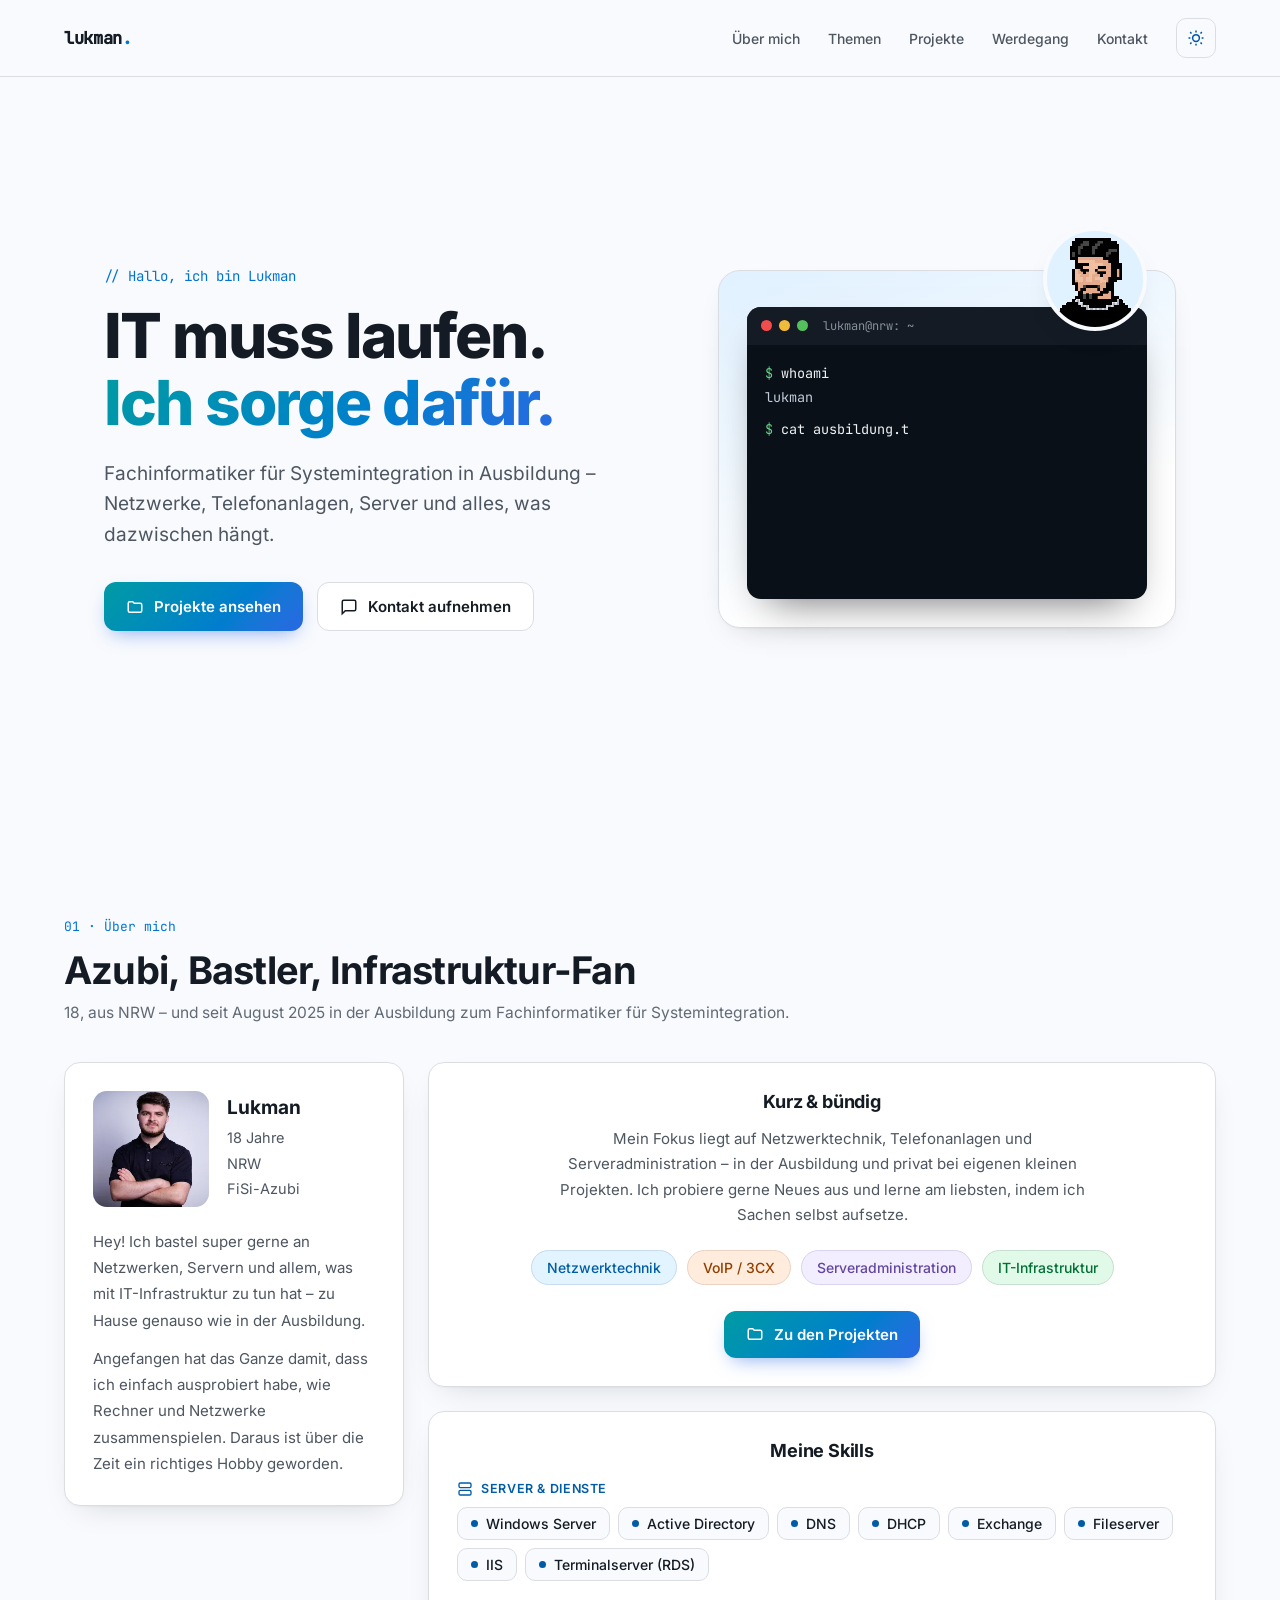
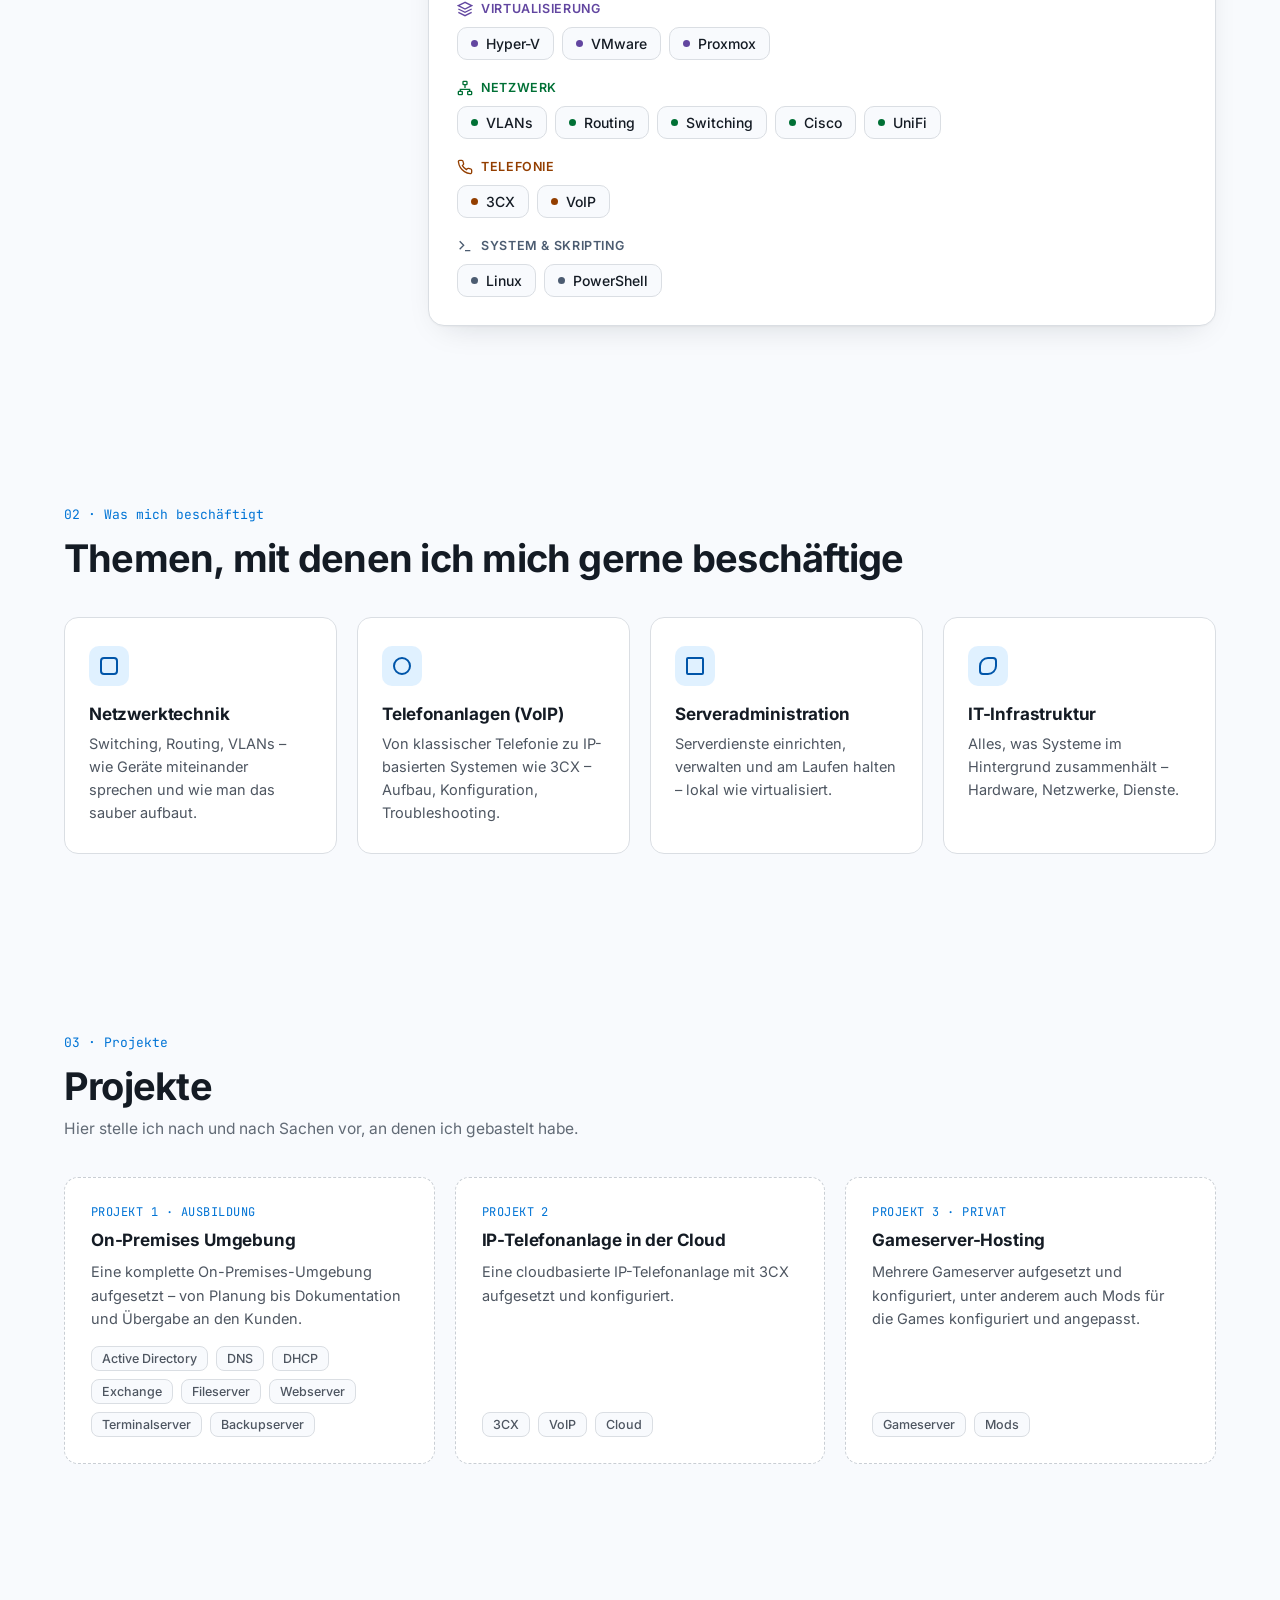
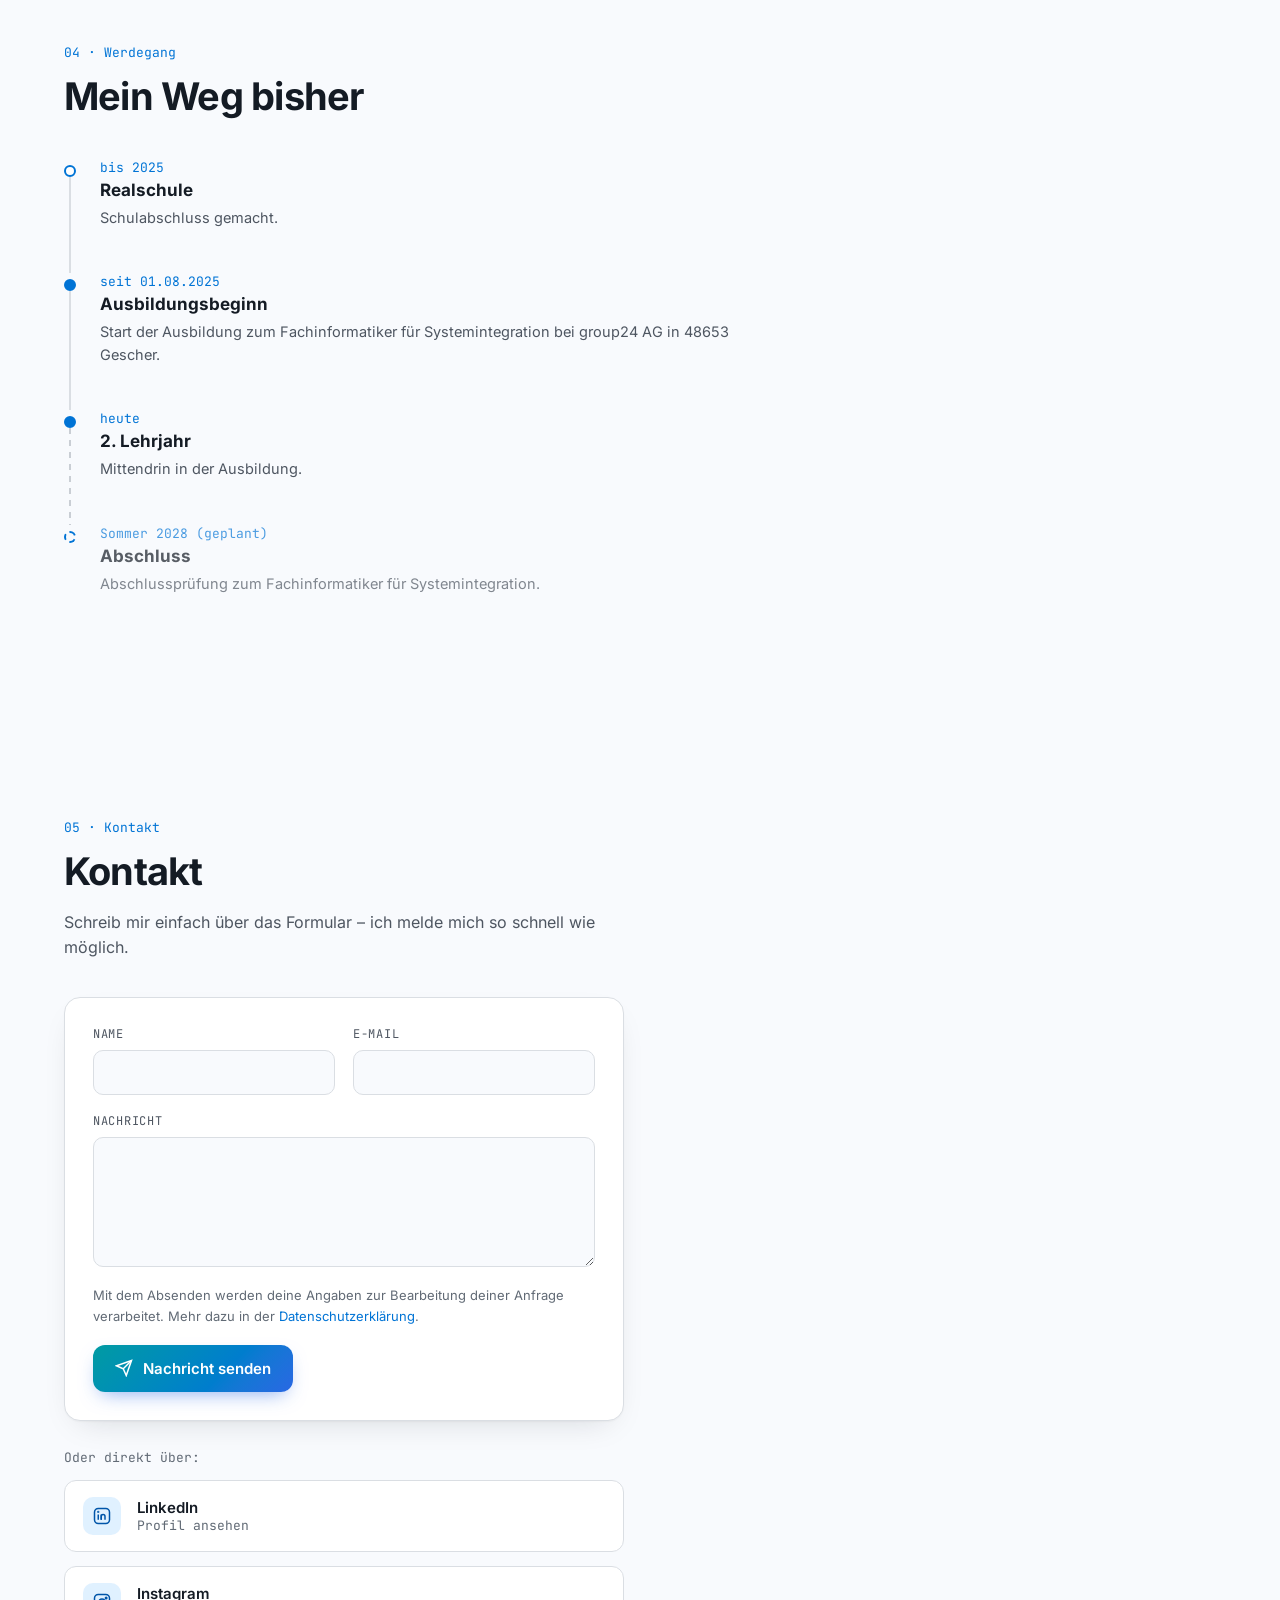
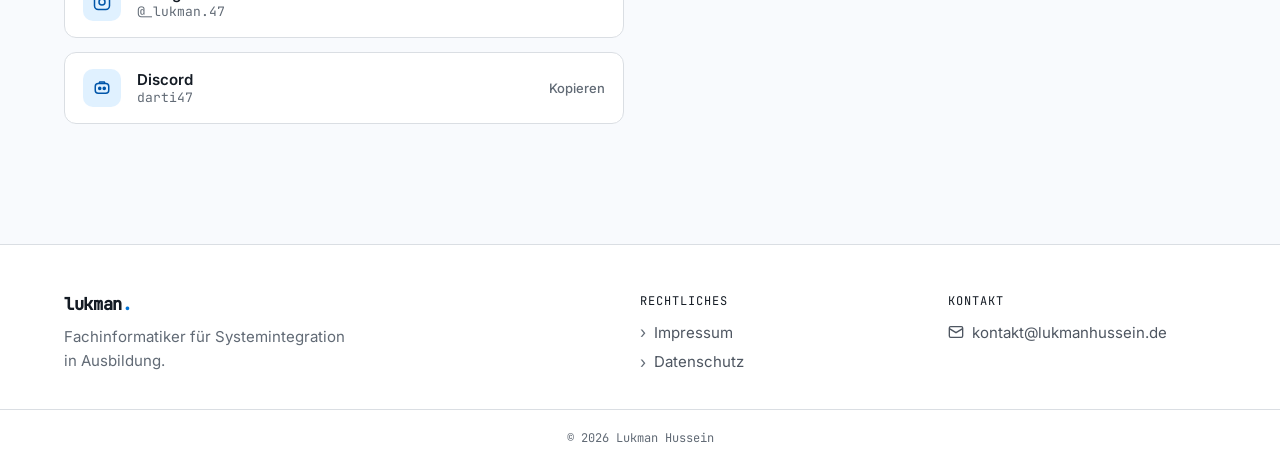
==== index.html @ 2fb84231 "Spiegelung von lukmanhussein.de für GitHub Pages Vollständige statische Kopie inkl. HTML, CSS, JS-An" ====
<!DOCTYPE html>
<html lang="de">
<head>
  <meta charset="utf-8">
  <meta name="viewport" content="width=device-width, initial-scale=1">
  <title>Lukman – IT-Portfolio</title>
  <meta name="description" content="Lukman, 18, aus NRW – Fachinformatiker für Systemintegration in Ausbildung. Netzwerke, Telefonanlagen, Server und IT-Infrastruktur.">

  <link rel="icon" type="image/png" sizes="32x32" href="assets/img/favicon-32.png">
  <link rel="apple-touch-icon" href="assets/img/apple-touch-icon.png">
  <link rel="stylesheet" href="css/style.css">

  <!-- Setzt das Farbschema vor dem ersten Rendern (verhindert Aufblitzen) -->
  <script src="js/theme.js"></script>
  <script src="js/main.js" defer></script>
  <script src="js/kontakt.js" defer></script>
</head>
<body>

  <nav class="nav">
    <a href="#hero" class="nav__logo">lukman<span class="accent">.</span></a>
    <div class="nav__links">
      <a href="#ueber-mich" data-nav>Über mich</a>
      <a href="#themen" data-nav class="nav-hide-mobile">Themen</a>
      <a href="#projekte" data-nav>Projekte</a>
      <a href="#werdegang" data-nav class="nav-hide-mobile">Werdegang</a>
      <a href="#kontakt" data-nav>Kontakt</a>
      <button type="button" class="theme-toggle" id="theme-toggle" aria-label="Farbmodus wechseln">
        <svg class="icon-moon" width="18" height="18" viewBox="0 0 24 24" fill="none" stroke="currentColor" stroke-width="2" aria-hidden="true"><path d="M21 12.79A9 9 0 1 1 11.21 3a7 7 0 0 0 9.79 9.79z"/></svg>
        <svg class="icon-sun" width="18" height="18" viewBox="0 0 24 24" fill="none" stroke="currentColor" stroke-width="2" aria-hidden="true"><circle cx="12" cy="12" r="4.5"/><path d="M12 2v2.5M12 19.5V22M4.2 4.2l1.8 1.8M18 18l1.8 1.8M2 12h2.5M19.5 12H22M4.2 19.8L6 18M18 6l1.8-1.8"/></svg>
      </button>
    </div>
  </nav>

  <main>
    <!-- Hero -->
    <section id="hero" class="hero">
      <div class="hero__inner">
        <div class="hero__text">
          <div class="eyebrow eyebrow--lg">// Hallo, ich bin Lukman</div>
          <h1 class="hero__title">IT muss laufen.<br><span class="hero__title-accent">Ich sorge dafür.</span></h1>
          <p class="hero__lead">Fachinformatiker für Systemintegration <span class="nowrap">in Ausbildung</span> – Netzwerke, Telefonanlagen, Server und alles, was dazwischen hängt.</p>
          <div class="hero__actions">
            <a href="#projekte" class="btn btn--primary">
              <svg width="18" height="18" viewBox="0 0 24 24" fill="none" stroke="currentColor" stroke-width="2" aria-hidden="true"><path d="M3 7a2 2 0 0 1 2-2h4l2 2h8a2 2 0 0 1 2 2v8a2 2 0 0 1-2 2H5a2 2 0 0 1-2-2z"/></svg>
              Projekte ansehen
            </a>
            <a href="#kontakt" class="btn btn--ghost">
              <svg width="18" height="18" viewBox="0 0 24 24" fill="none" stroke="currentColor" stroke-width="2" aria-hidden="true"><path d="M21 15a2 2 0 0 1-2 2H7l-4 4V5a2 2 0 0 1 2-2h14a2 2 0 0 1 2 2z"/></svg>
              Kontakt aufnehmen
            </a>
          </div>
        </div>

        <div class="hero__visual">
          <div class="hero__avatar">
            <img src="assets/img/lukman-pixelart.png" alt="Pixel-Art-Porträt von Lukman" width="828" height="956">
          </div>
          <div class="terminal" aria-label="Terminal mit Kurzinfos zu Lukman">
            <div class="terminal__bar">
              <span class="terminal__dot terminal__dot--red"></span>
              <span class="terminal__dot terminal__dot--yellow"></span>
              <span class="terminal__dot terminal__dot--green"></span>
              <span class="terminal__title">lukman@nrw: ~</span>
            </div>
            <div class="terminal__body" id="terminal">
              <p class="t-line"><span class="t-prompt">$</span> <span class="t-cmd">whoami</span></p>
              <p class="t-out">lukman</p>
              <p class="t-line"><span class="t-prompt">$</span> <span class="t-cmd">cat ausbildung.txt</span></p>
              <p class="t-out">Fachinformatiker für Systemintegration</p>
              <p class="t-out t-muted">2. Lehrjahr · Abschluss vsl. Sommer 2028</p>
              <p class="t-line"><span class="t-prompt">$</span> <span class="t-cmd">systemctl status it</span></p>
              <p class="t-out"><span class="t-ok">●</span> active <span class="t-ok">(running)</span></p>
              <p class="t-line"><span class="t-prompt">$</span> <span class="t-cursor" aria-hidden="true"></span></p>
            </div>
          </div>
        </div>
      </div>
    </section>

    <!-- 01 · Über mich -->
    <section id="ueber-mich" class="section">
      <div class="reveal">
        <div class="eyebrow">01 · Über mich</div>
        <h2 class="section__title section__title--tight">Azubi, Bastler, Infrastruktur-Fan</h2>
        <p class="section__intro">18, aus NRW – und seit August 2025 in der Ausbildung zum Fachinformatiker für Systemintegration.</p>
      </div>

      <div class="about">
        <!-- Profilkarte -->
        <article class="panel profile reveal">
          <div class="profile__head">
            <div class="profile__photo">
              <img src="assets/img/profil.webp" alt="Foto von Lukman" width="378" height="252">
            </div>
            <div>
              <h3 class="profile__name">Lukman</h3>
              <ul class="profile__facts">
                <li>18 Jahre</li>
                <li>NRW</li>
                <li>FiSi-Azubi</li>
              </ul>
            </div>
          </div>
          <p class="profile__text">Hey! Ich bastel super gerne an Netzwerken, Servern und allem, was mit IT-Infrastruktur zu tun hat – zu Hause genauso wie in der Ausbildung.</p>
          <p class="profile__text">Angefangen hat das Ganze damit, dass ich einfach ausprobiert habe, wie Rechner und Netzwerke zusammenspielen. Daraus ist über die Zeit ein richtiges Hobby geworden.</p>
        </article>

        <!-- Kurz & bündig -->
        <article class="panel panel--center reveal">
          <h3 class="panel__title">Kurz &amp; bündig</h3>
          <p class="panel__text">Mein Fokus liegt auf Netzwerktechnik, Telefonanlagen und Serveradministration – in der Ausbildung und privat bei eigenen kleinen Projekten. Ich probiere gerne Neues aus und lerne am liebsten, indem ich Sachen selbst aufsetze.</p>
          <ul class="tags">
            <li class="tag tag--blue">Netzwerktechnik</li>
            <li class="tag tag--orange">VoIP / 3CX</li>
            <li class="tag tag--violet">Serveradministration</li>
            <li class="tag tag--green">IT-Infrastruktur</li>
          </ul>
          <a href="#projekte" class="btn btn--primary">
            <svg width="18" height="18" viewBox="0 0 24 24" fill="none" stroke="currentColor" stroke-width="2" aria-hidden="true"><path d="M3 7a2 2 0 0 1 2-2h4l2 2h8a2 2 0 0 1 2 2v8a2 2 0 0 1-2 2H5a2 2 0 0 1-2-2z"/></svg>
            Zu den Projekten
          </a>
        </article>

        <!-- Skills -->
        <article class="panel skills reveal">
          <h3 class="panel__title">Meine Skills</h3>

          <div class="skills__group skills__group--blue">
            <div class="skills__label">
              <svg width="16" height="16" viewBox="0 0 24 24" fill="none" stroke="currentColor" stroke-width="2" aria-hidden="true"><rect x="3" y="3" width="18" height="7" rx="2"/><rect x="3" y="14" width="18" height="7" rx="2"/><path d="M7 6.5h.01M7 17.5h.01"/></svg>
              Server &amp; Dienste
            </div>
            <ul class="chips">
              <li class="chip">Windows Server</li>
              <li class="chip">Active Directory</li>
              <li class="chip">DNS</li>
              <li class="chip">DHCP</li>
              <li class="chip">Exchange</li>
              <li class="chip">Fileserver</li>
              <li class="chip">IIS</li>
              <li class="chip">Terminalserver (RDS)</li>
            </ul>
          </div>

          <div class="skills__group skills__group--violet">
            <div class="skills__label">
              <svg width="16" height="16" viewBox="0 0 24 24" fill="none" stroke="currentColor" stroke-width="2" aria-hidden="true"><path d="M12 2 2 7l10 5 10-5z"/><path d="m2 17 10 5 10-5M2 12l10 5 10-5"/></svg>
              Virtualisierung
            </div>
            <ul class="chips">
              <li class="chip">Hyper-V</li>
              <li class="chip">VMware</li>
              <li class="chip">Proxmox</li>
            </ul>
          </div>

          <div class="skills__group skills__group--green">
            <div class="skills__label">
              <svg width="16" height="16" viewBox="0 0 24 24" fill="none" stroke="currentColor" stroke-width="2" aria-hidden="true"><rect x="9" y="2" width="6" height="5" rx="1"/><rect x="2" y="17" width="6" height="5" rx="1"/><rect x="16" y="17" width="6" height="5" rx="1"/><path d="M12 7v5M5 17v-3h14v3"/></svg>
              Netzwerk
            </div>
            <ul class="chips">
              <li class="chip">VLANs</li>
              <li class="chip">Routing</li>
              <li class="chip">Switching</li>
              <li class="chip">Cisco</li>
              <li class="chip">UniFi</li>
            </ul>
          </div>

          <div class="skills__group skills__group--orange">
            <div class="skills__label">
              <svg width="16" height="16" viewBox="0 0 24 24" fill="none" stroke="currentColor" stroke-width="2" aria-hidden="true"><path d="M22 16.92v3a2 2 0 0 1-2.18 2 19.8 19.8 0 0 1-8.63-3.07 19.5 19.5 0 0 1-6-6A19.8 19.8 0 0 1 2.1 4.18 2 2 0 0 1 4.11 2h3a2 2 0 0 1 2 1.72c.13.96.36 1.9.7 2.81a2 2 0 0 1-.45 2.11L8.1 9.9a16 16 0 0 0 6 6l1.27-1.27a2 2 0 0 1 2.11-.45c.9.34 1.85.57 2.81.7A2 2 0 0 1 22 16.92z"/></svg>
              Telefonie
            </div>
            <ul class="chips">
              <li class="chip">3CX</li>
              <li class="chip">VoIP</li>
            </ul>
          </div>

          <div class="skills__group skills__group--slate">
            <div class="skills__label">
              <svg width="16" height="16" viewBox="0 0 24 24" fill="none" stroke="currentColor" stroke-width="2" aria-hidden="true"><path d="m4 17 6-6-6-6M12 19h8"/></svg>
              System &amp; Skripting
            </div>
            <ul class="chips">
              <li class="chip">Linux</li>
              <li class="chip">PowerShell</li>
            </ul>
          </div>
        </article>
      </div>
    </section>

    <!-- 02 · Themen -->
    <section id="themen" class="section">
      <div class="reveal">
        <div class="eyebrow">02 · Was mich beschäftigt</div>
        <h2 class="section__title section__title--spaced">Themen, mit denen ich mich gerne beschäftige</h2>
      </div>
      <div class="grid grid--themen">
        <article class="card reveal">
          <div class="card__icon"><span class="shape shape--square"></span></div>
          <h3 class="card__title">Netzwerktechnik</h3>
          <p class="card__text">Switching, Routing, VLANs – wie Geräte miteinander sprechen und wie man das sauber aufbaut.</p>
        </article>
        <article class="card reveal">
          <div class="card__icon"><span class="shape shape--circle"></span></div>
          <h3 class="card__title">Telefonanlagen (VoIP)</h3>
          <p class="card__text">Von klassischer Telefonie zu IP-basierten Systemen wie 3CX – Aufbau, Konfiguration, Troubleshooting.</p>
        </article>
        <article class="card reveal">
          <div class="card__icon"><span class="shape shape--sharp"></span></div>
          <h3 class="card__title">Serveradministration</h3>
          <p class="card__text">Serverdienste einrichten, verwalten und am Laufen halten – lokal wie virtualisiert.</p>
        </article>
        <article class="card reveal">
          <div class="card__icon"><span class="shape shape--leaf"></span></div>
          <h3 class="card__title">IT-Infrastruktur</h3>
          <p class="card__text">Alles, was Systeme im Hintergrund zusammenhält – Hardware, Netzwerke, Dienste.</p>
        </article>
      </div>
    </section>

    <!-- 03 · Projekte -->
    <section id="projekte" class="section">
      <div class="reveal">
        <div class="eyebrow">03 · Projekte</div>
        <h2 class="section__title section__title--tight">Projekte</h2>
        <p class="section__intro">Hier stelle ich nach und nach Sachen vor, an denen ich gebastelt habe.</p>
      </div>
      <div class="grid grid--projekte">
        <article class="card card--project reveal">
          <div class="card__label">Projekt 1 · Ausbildung</div>
          <h3 class="card__title">On-Premises Umgebung</h3>
          <p class="card__text">Eine komplette On-Premises-Umgebung aufgesetzt – von Planung bis Dokumentation und Übergabe an den Kunden.</p>
          <ul class="chips chips--sm">
            <li class="chip">Active Directory</li>
            <li class="chip">DNS</li>
            <li class="chip">DHCP</li>
            <li class="chip">Exchange</li>
            <li class="chip">Fileserver</li>
            <li class="chip">Webserver</li>
            <li class="chip">Terminalserver</li>
            <li class="chip">Backupserver</li>
          </ul>
        </article>
        <article class="card card--project reveal">
          <div class="card__label">Projekt 2</div>
          <h3 class="card__title">IP-Telefonanlage in der Cloud</h3>
          <p class="card__text">Eine cloudbasierte IP-Telefonanlage mit 3CX aufgesetzt und konfiguriert.</p>
          <ul class="chips chips--sm">
            <li class="chip">3CX</li>
            <li class="chip">VoIP</li>
            <li class="chip">Cloud</li>
          </ul>
        </article>
        <article class="card card--project reveal">
          <div class="card__label">Projekt 3 · Privat</div>
          <h3 class="card__title">Gameserver-Hosting</h3>
          <p class="card__text">Mehrere Gameserver aufgesetzt und konfiguriert, unter anderem auch Mods für die Games konfiguriert und angepasst.</p>
          <ul class="chips chips--sm">
            <li class="chip">Gameserver</li>
            <li class="chip">Mods</li>
          </ul>
        </article>
      </div>
    </section>

    <!-- 04 · Werdegang -->
    <section id="werdegang" class="section">
      <div class="reveal">
        <div class="eyebrow">04 · Werdegang</div>
        <h2 class="section__title section__title--timeline">Mein Weg bisher</h2>
      </div>
      <ol class="timeline">
        <li class="timeline__item reveal">
          <div class="timeline__marker"><span class="timeline__dot"></span><span class="timeline__line"></span></div>
          <div class="timeline__content">
            <div class="timeline__date">bis 2025</div>
            <h3 class="card__title">Realschule</h3>
            <p class="card__text">Schulabschluss gemacht.</p>
          </div>
        </li>
        <li class="timeline__item reveal">
          <div class="timeline__marker"><span class="timeline__dot timeline__dot--filled"></span><span class="timeline__line"></span></div>
          <div class="timeline__content">
            <div class="timeline__date">seit 01.08.2025</div>
            <h3 class="card__title">Ausbildungsbeginn</h3>
            <p class="card__text">Start der Ausbildung zum Fachinformatiker für Systemintegration bei group24 AG in 48653 Gescher.</p>
          </div>
        </li>
        <li class="timeline__item reveal">
          <div class="timeline__marker"><span class="timeline__dot timeline__dot--filled timeline__dot--pulse"></span><span class="timeline__line timeline__line--dashed"></span></div>
          <div class="timeline__content">
            <div class="timeline__date">heute</div>
            <h3 class="card__title">2. Lehrjahr</h3>
            <p class="card__text">Mittendrin in der Ausbildung.</p>
          </div>
        </li>
        <li class="timeline__item timeline__item--future reveal">
          <div class="timeline__marker"><span class="timeline__dot timeline__dot--future"></span></div>
          <div class="timeline__content">
            <div class="timeline__date">Sommer 2028 (geplant)</div>
            <h3 class="card__title">Abschluss</h3>
            <p class="card__text">Abschlussprüfung zum Fachinformatiker für Systemintegration.</p>
          </div>
        </li>
      </ol>
    </section>

    <!-- 05 · Kontakt -->
    <section id="kontakt" class="section section--last">
      <div class="reveal contact">
        <div class="eyebrow">05 · Kontakt</div>
        <h2 class="section__title section__title--contact">Kontakt</h2>
        <p class="section__intro section__intro--contact">Schreib mir einfach über das Formular – ich melde mich so schnell wie möglich.</p>

        <!-- ===== Kontaktformular ===== -->
        <form class="panel contact-form" id="contact-form" action="mailto:kontakt@lukmanhussein.de" method="post" novalidate>
          <div class="form-row">
            <label class="form-field">
              <span class="form-label">Name</span>
              <input class="form-input" type="text" name="name" autocomplete="name" required minlength="2" maxlength="100">
            </label>
            <label class="form-field">
              <span class="form-label">E-Mail</span>
              <input class="form-input" type="email" name="email" autocomplete="email" required maxlength="200">
            </label>
          </div>

          <label class="form-field">
            <span class="form-label">Nachricht</span>
            <textarea class="form-input form-textarea" name="nachricht" rows="5" required minlength="10" maxlength="5000"></textarea>
          </label>

          <!-- Honeypot: für Menschen unsichtbar, Bots füllen es aus -->
          <div class="form-hp" aria-hidden="true">
            <label>Website <input type="text" name="website" tabindex="-1" autocomplete="off"></label>
          </div>

          <!-- Turnstile entfällt in der statischen GitHub-Pages-Spiegelung -->
          <div class="form-turnstile" id="turnstile" hidden></div>

          <p class="form-note">
            Mit dem Absenden werden deine Angaben zur Bearbeitung deiner Anfrage verarbeitet.
            Mehr dazu in der <a href="datenschutz.html">Datenschutzerklärung</a>.
          </p>

          <div class="form-actions">
            <button type="submit" class="btn btn--primary" id="contact-submit">
              <svg width="18" height="18" viewBox="0 0 24 24" fill="none" stroke="currentColor" stroke-width="2" aria-hidden="true"><path d="m22 2-7 20-4-9-9-4Z"/><path d="M22 2 11 13"/></svg>
              Nachricht senden
            </button>
            <p class="form-status" id="contact-status" role="status" aria-live="polite"></p>
          </div>
        </form>

        <p class="contact__or">Oder direkt über:</p>
        
        <div class="contact__list">
          <a class="contact__item" href="https://www.linkedin.com/in/hussein-lukman/" target="_blank" rel="noopener">
            <div class="contact__icon">
              <svg width="18" height="18" viewBox="0 0 24 24" fill="none" stroke="currentColor" stroke-width="2" aria-hidden="true"><rect x="2" y="2" width="20" height="20" rx="5"/><line x1="7" y1="10" x2="7" y2="17"/><circle cx="7" cy="6.5" r="0.5" fill="currentColor"/><path d="M11 17v-4.5a2.5 2.5 0 0 1 5 0V17"/><line x1="11" y1="10" x2="11" y2="17"/></svg>
            </div>
            <div class="contact__body">
              <div class="contact__name">LinkedIn</div>
              <div class="contact__handle">Profil ansehen</div>
            </div>
          </a>

          <a class="contact__item" href="https://www.instagram.com/_lukman.47" target="_blank" rel="noopener">
            <div class="contact__icon">
              <svg width="18" height="18" viewBox="0 0 24 24" fill="none" stroke="currentColor" stroke-width="2" aria-hidden="true"><rect x="2" y="2" width="20" height="20" rx="5"/><circle cx="12" cy="12" r="4"/><circle cx="17.5" cy="6.5" r="1"/></svg>
            </div>
            <div class="contact__body">
              <div class="contact__name">Instagram</div>
              <div class="contact__handle">@_lukman.47</div>
            </div>
          </a>

          <button type="button" class="contact__item" id="copy-discord" data-copy="darti47">
            <div class="contact__icon">
              <svg width="18" height="18" viewBox="0 0 24 24" fill="none" stroke="currentColor" stroke-width="2" aria-hidden="true"><rect x="3" y="6" width="18" height="13" rx="4"/><circle cx="9" cy="12.5" r="1.4" fill="currentColor"/><circle cx="15" cy="12.5" r="1.4" fill="currentColor"/><path d="M8 6l1-2h6l1 2"/></svg>
            </div>
            <div class="contact__body">
              <div class="contact__name">Discord</div>
              <div class="contact__handle">darti47</div>
            </div>
            <span class="contact__copy" aria-live="polite">Kopieren</span>
          </button>

        </div>
      </div>
    </section>
  </main>
    
  <footer class="footer">
    <div class="footer__inner">
      <div class="footer__brand">
        <a href="index.html" class="nav__logo">lukman<span class="accent">.</span></a>
        <p class="footer__tagline">Fachinformatiker für Systemintegration in Ausbildung.</p>
      </div>

      <div class="footer__col">
        <div class="footer__title">Rechtliches</div>
        <ul class="footer__links footer__links--legal">
          <li><a href="impressum.html">Impressum</a></li>
          <li><a href="datenschutz.html">Datenschutz</a></li>
        </ul>
      </div>

      <div class="footer__col">
        <div class="footer__title">Kontakt</div>
        <ul class="footer__links">
          <li>
            <a href="mailto:kontakt@lukmanhussein.de">
              <svg width="16" height="16" viewBox="0 0 24 24" fill="none" stroke="currentColor" stroke-width="2" aria-hidden="true"><rect x="2" y="4" width="20" height="16" rx="2"/><path d="m22 7-10 6L2 7"/></svg>
              kontakt@lukmanhussein.de
            </a>
          </li>
        </ul>
      </div>
    </div>

    <div class="footer__bottom">© <span id="year">2026</span> Lukman Hussein</div>
  </footer>
</body>
</html>
---- css/style.css ----
/* inter-regular - latin */
@font-face {
  font-display: swap; /* Check https://developer.mozilla.org/en-US/docs/Web/CSS/@font-face/font-display for other options. */
  font-family: 'Inter';
  font-style: normal;
  font-weight: 400;
  src: url('../assets/fonts/inter-v20-latin-regular.woff2') format('woff2'); /* Chrome 36+, Opera 23+, Firefox 39+, Safari 12+, iOS 10+ */
}
/* inter-500 - latin */
@font-face {
  font-display: swap; /* Check https://developer.mozilla.org/en-US/docs/Web/CSS/@font-face/font-display for other options. */
  font-family: 'Inter';
  font-style: normal;
  font-weight: 500;
  src: url('../assets/fonts/inter-v20-latin-500.woff2') format('woff2'); /* Chrome 36+, Opera 23+, Firefox 39+, Safari 12+, iOS 10+ */
}
/* inter-600 - latin */
@font-face {
  font-display: swap; /* Check https://developer.mozilla.org/en-US/docs/Web/CSS/@font-face/font-display for other options. */
  font-family: 'Inter';
  font-style: normal;
  font-weight: 600;
  src: url('../assets/fonts/inter-v20-latin-600.woff2') format('woff2'); /* Chrome 36+, Opera 23+, Firefox 39+, Safari 12+, iOS 10+ */
}
/* inter-700 - latin */
@font-face {
  font-display: swap; /* Check https://developer.mozilla.org/en-US/docs/Web/CSS/@font-face/font-display for other options. */
  font-family: 'Inter';
  font-style: normal;
  font-weight: 700;
  src: url('../assets/fonts/inter-v20-latin-700.woff2') format('woff2'); /* Chrome 36+, Opera 23+, Firefox 39+, Safari 12+, iOS 10+ */
}
/* inter-800 - latin */
@font-face {
  font-display: swap; /* Check https://developer.mozilla.org/en-US/docs/Web/CSS/@font-face/font-display for other options. */
  font-family: 'Inter';
  font-style: normal;
  font-weight: 800;
  src: url('../assets/fonts/inter-v20-latin-800.woff2') format('woff2'); /* Chrome 36+, Opera 23+, Firefox 39+, Safari 12+, iOS 10+ */
}

/* jetbrains-mono-regular - latin */
@font-face {
  font-display: swap; /* Check https://developer.mozilla.org/en-US/docs/Web/CSS/@font-face/font-display for other options. */
  font-family: 'JetBrains Mono';
  font-style: normal;
  font-weight: 400;
  src: url('../assets/fonts/jetbrains-mono-v24-latin-regular.woff2') format('woff2'); /* Chrome 36+, Opera 23+, Firefox 39+, Safari 12+, iOS 10+ */
}
/* jetbrains-mono-500 - latin */
@font-face {
  font-display: swap; /* Check https://developer.mozilla.org/en-US/docs/Web/CSS/@font-face/font-display for other options. */
  font-family: 'JetBrains Mono';
  font-style: normal;
  font-weight: 500;
  src: url('../assets/fonts/jetbrains-mono-v24-latin-500.woff2') format('woff2'); /* Chrome 36+, Opera 23+, Firefox 39+, Safari 12+, iOS 10+ */
}
/* ==========================================================================
   Farb-Tokens (hell / dunkel)
   ========================================================================== */

:root,
[data-theme="light"] {
  --bg: oklch(98.5% 0.004 255);
  --nav-bg: oklch(98.5% 0.004 255 / 0.8);
  --surface: oklch(100% 0 0);
  --text: oklch(22% 0.02 255);
  --text-muted: oklch(45% 0.02 255);
  --text-faint: oklch(52% 0.02 255);
  --border: oklch(90% 0.008 255);
  --border-dashed: oklch(85% 0.01 255);
  --accent: oklch(55% 0.18 250);
  --accent-soft: oklch(95% 0.03 250);
  --accent-icon: oklch(45% 0.16 250);
  --selection: oklch(55% 0.18 250 / 0.25);
  --shadow: 0 1px 2px oklch(20% 0.02 255 / 0.04), 0 12px 32px -16px oklch(20% 0.02 255 / 0.18);

  /* Farbige Tags/Chips: Farbton (--h) setzt jedes Element selbst */
  --tint-bg-l: 96%;
  --tint-bg-c: 0.035;
  --tint-fg-l: 47%;
  --tint-fg-c: 0.14;
  --tint-border-l: 88%;

  color-scheme: light;
}

[data-theme="dark"] {
  --bg: oklch(19% 0.025 255);
  --nav-bg: oklch(19% 0.025 255 / 0.75);
  --surface: oklch(24% 0.025 255);
  --text: oklch(95% 0.005 255);
  --text-muted: oklch(74% 0.015 255);
  --text-faint: oklch(62% 0.015 255);
  --border: oklch(32% 0.025 255);
  --border-dashed: oklch(38% 0.025 255);
  --accent: oklch(70% 0.15 250);
  --accent-soft: oklch(30% 0.06 250);
  --accent-icon: oklch(75% 0.15 250);
  --selection: oklch(70% 0.15 250 / 0.3);
  --shadow: 0 1px 2px oklch(0% 0 0 / 0.2), 0 12px 32px -16px oklch(0% 0 0 / 0.5);

  --tint-bg-l: 29%;
  --tint-bg-c: 0.05;
  --tint-fg-l: 82%;
  --tint-fg-c: 0.11;
  --tint-border-l: 38%;

  color-scheme: dark;
}

:root {
  --font-sans: 'Inter', system-ui, sans-serif;
  --font-mono: 'JetBrains Mono', ui-monospace, monospace;
  --gutter: clamp(20px, 5vw, 64px);
  --max-width: 1200px;
  --gradient: linear-gradient(135deg, oklch(62% 0.12 200), oklch(55% 0.2 262));
}

/* ==========================================================================
   Basis
   ========================================================================== */

html {
  scroll-behavior: smooth;
  scroll-padding-top: 72px;
}

body {
  margin: 0;
  min-height: 100vh;
  font-family: var(--font-sans);
  color: var(--text);
  background: var(--bg);
}

::selection {
  background: var(--selection);
}

/* Weicher Übergang beim Wechsel des Farbschemas */
[data-theme] body,
[data-theme] body * {
  transition: background-color .45s ease, color .45s ease, border-color .45s ease, fill .45s ease, stroke .45s ease;
}

h1, h2, h3, p {
  margin: 0;
}

img {
  max-width: 100%;
}

button {
  font: inherit;
  color: inherit;
  background: none;
  border: 0;
  padding: 0;
  text-align: inherit;
  cursor: pointer;
}

.accent { color: var(--accent); }
.nowrap { white-space: nowrap; }

/* ==========================================================================
   Animationen
   ========================================================================== */

@keyframes fadeUp {
  from { opacity: 0; transform: translateY(24px); }
  to   { opacity: 1; transform: translateY(0); }
}

@keyframes blink {
  50% { opacity: 0; }
}

@keyframes pulse {
  0%   { box-shadow: 0 0 0 0 color-mix(in oklch, var(--accent) 55%, transparent); }
  100% { box-shadow: 0 0 0 10px transparent; }
}

/* Nur ausblenden, wenn JavaScript läuft – sonst bleibt alles sichtbar */
.js .reveal { opacity: 0; }
.js .reveal.in { animation: fadeUp 0.7s cubic-bezier(.16, .8, .24, 1) forwards; }

@media (prefers-reduced-motion: reduce) {
  html { scroll-behavior: auto; }
  .js .reveal { opacity: 1; }
  .js .reveal.in { animation: none; }
  .t-cursor,
  .timeline__dot--pulse { animation: none !important; }
}

/* ==========================================================================
   Buttons
   ========================================================================== */

.btn {
  display: inline-flex;
  align-items: center;
  gap: 10px;
  padding: 14px 22px;
  border-radius: 12px;
  font-size: 15px;
  font-weight: 600;
  text-decoration: none;
  transition: transform .2s ease, box-shadow .2s ease, border-color .2s ease;
}

.btn:hover {
  transform: translateY(-2px);
}

.btn--primary {
  color: #fff;
  background: var(--gradient);
  box-shadow: 0 8px 20px -8px oklch(55% 0.2 262 / 0.6);
}

.btn--primary:hover {
  box-shadow: 0 12px 26px -8px oklch(55% 0.2 262 / 0.7);
}

.btn--ghost {
  color: var(--text);
  background: var(--surface);
  border: 1px solid var(--border);
}

.btn--ghost:hover {
  border-color: var(--accent);
}

/* ==========================================================================
   Navigation
   ========================================================================== */

.nav {
  position: fixed;
  inset: 0 0 auto 0;
  z-index: 100;
  display: flex;
  align-items: center;
  justify-content: space-between;
  padding: 18px var(--gutter);
  background: var(--nav-bg);
  backdrop-filter: blur(10px);
  -webkit-backdrop-filter: blur(10px);
  border-bottom: 1px solid var(--border);
}

.nav__logo {
  font-family: var(--font-mono);
  font-weight: 800;
  font-size: 17px;
  letter-spacing: -0.02em;
  color: var(--text);
  text-decoration: none;
}

.nav__links {
  display: flex;
  align-items: center;
  gap: clamp(14px, 3vw, 28px);
  font-size: 14px;
  font-weight: 500;
}

.nav__links a {
  position: relative;
  color: var(--text-muted);
  text-decoration: none;
}

.nav__links a:hover,
.nav__links a.is-active {
  color: var(--accent);
}

/* Unterstrich für die aktuell sichtbare Sektion */
.nav__links a::after {
  content: '';
  position: absolute;
  left: 0;
  right: 0;
  bottom: -8px;
  height: 2px;
  border-radius: 2px;
  background: var(--accent);
  transform: scaleX(0);
  transition: transform .25s ease;
}

.nav__links a.is-active::after {
  transform: scaleX(1);
}

@media (max-width: 600px) {
  .nav-hide-mobile { display: none; }
}

.theme-toggle {
  flex: 0 0 auto;
  width: 40px;
  height: 40px;
  display: flex;
  align-items: center;
  justify-content: center;
  border: 1px solid var(--border);
  border-radius: 10px;
  color: var(--accent-icon);
}

/* Hell → Sonne zeigen, Dunkel → Mond zeigen */
.theme-toggle .icon-moon { display: none; }
[data-theme="dark"] .theme-toggle .icon-moon { display: block; }
[data-theme="dark"] .theme-toggle .icon-sun { display: none; }

/* ==========================================================================
   Layout / Sektionen
   ========================================================================== */

.section {
  max-width: var(--max-width);
  margin: 0 auto;
  padding: 90px var(--gutter);
}

.section--last {
  padding-bottom: 120px;
}

.eyebrow {
  font-family: var(--font-mono);
  font-size: 13px;
  color: var(--accent);
  margin-bottom: 12px;
}

.eyebrow--lg {
  font-size: 14px;
  margin-bottom: 18px;
}

.section__title {
  font-size: clamp(28px, 3.5vw, 38px);
  font-weight: 700;
  letter-spacing: -0.02em;
  color: var(--text);
  margin-bottom: 24px;
}

.section__title--spaced   { margin-bottom: 36px; }
.section__title--tight    { margin-bottom: 8px; }
.section__title--timeline { margin-bottom: 40px; }
.section__title--contact  { margin-bottom: 16px; }

.section__intro {
  font-size: 15.5px;
  line-height: 1.6;
  color: var(--text-faint);
  margin-bottom: 36px;
}

.section__intro--contact {
  font-size: 16px;
  color: var(--text-muted);
}

/* ==========================================================================
   Hero
   ========================================================================== */

.hero {
  box-sizing: border-box;
  min-height: 92vh;
  max-width: var(--max-width);
  margin: 0 auto;
  display: flex;
  align-items: center;
  padding: 130px var(--gutter) 60px;
}

.hero__inner {
  display: flex;
  flex-wrap: wrap;
  align-items: center;
  gap: clamp(48px, 6vw, 80px);
  width: 100%;
}

.hero__text {
  flex: 1 1 440px;
  min-width: 280px;
}

.hero__title {
  font-size: clamp(38px, 5.5vw, 62px);
  font-weight: 800;
  letter-spacing: -0.03em;
  line-height: 1.08;
  color: var(--text);
  margin-bottom: 22px;
}

.hero__title-accent {
  background: var(--gradient);
  -webkit-background-clip: text;
  background-clip: text;
  color: transparent;
}

.hero__lead {
  font-size: clamp(17px, 1.9vw, 19px);
  line-height: 1.6;
  color: var(--text-muted);
  max-width: 520px;
  margin-bottom: 32px;
}

.hero__actions {
  display: flex;
  flex-wrap: wrap;
  gap: 14px;
}

/* Rechte Seite: Karte mit Avatar + Terminal */
.hero__visual {
  position: relative;
  box-sizing: border-box;
  flex: 1 1 360px;
  max-width: 500px;
  padding: 36px 28px 28px;
  border: 1px solid var(--border);
  border-radius: 22px;
  background: linear-gradient(160deg, var(--accent-soft), var(--surface) 70%);
  box-shadow: var(--shadow);
}

.hero__avatar {
  position: absolute;
  top: -44px;
  right: 28px;
  z-index: 2;
  width: 96px;
  height: 96px;
  overflow: hidden;
  border-radius: 50%;
  border: 4px solid var(--bg);
  background: var(--accent-soft);
  box-shadow: var(--shadow);
}

.hero__avatar img {
  position: absolute;
  left: 50%;
  bottom: 0;
  width: 80%;
  height: auto;
  transform: translateX(-50%);
  image-rendering: pixelated;
}

/* ==========================================================================
   Terminal
   ========================================================================== */

.terminal {
  overflow: hidden;
  border-radius: 14px;
  background: oklch(17% 0.02 255);
  box-shadow: 0 20px 40px -20px oklch(10% 0.02 255 / 0.6);
  font-family: var(--font-mono);
  font-size: 13.5px;
}

.terminal__bar {
  display: flex;
  align-items: center;
  gap: 7px;
  padding: 11px 14px;
  background: oklch(22% 0.02 255);
}

.terminal__dot {
  width: 11px;
  height: 11px;
  border-radius: 50%;
}

.terminal__dot--red    { background: oklch(65% 0.2 25); }
.terminal__dot--yellow { background: oklch(82% 0.15 85); }
.terminal__dot--green  { background: oklch(72% 0.17 145); }

.terminal__title {
  margin-left: 8px;
  font-size: 12px;
  color: oklch(65% 0.02 255);
}

.terminal__body {
  padding: 16px 18px 20px;
  line-height: 1.8;
  color: oklch(84% 0.02 255);
}

.terminal__body p {
  margin: 0;
}

.t-line { color: oklch(96% 0.005 255); }
.t-line + .t-line,
.t-out + .t-line { margin-top: 8px !important; }
.t-prompt { color: oklch(78% 0.15 150); }
.t-muted { color: oklch(64% 0.02 255); }
.t-ok { color: oklch(78% 0.17 150); }
.t-hidden { visibility: hidden; }

.t-cursor {
  display: inline-block;
  width: 8px;
  height: 1.1em;
  vertical-align: text-bottom;
  background: oklch(90% 0.01 255);
  animation: blink 1s steps(1) infinite;
}

/* ==========================================================================
   Über mich (Karten-Raster)
   ========================================================================== */

.about {
  display: grid;
  grid-template-columns: minmax(260px, 340px) 1fr;
  gap: 24px;
  align-items: start;
}

.about .profile {
  grid-row: span 2;
}

@media (max-width: 860px) {
  .about { grid-template-columns: 1fr; }
  .about .profile { grid-row: auto; }
}

.panel {
  box-sizing: border-box;
  padding: 28px;
  border: 1px solid var(--border);
  border-radius: 16px;
  background: var(--surface);
  box-shadow: var(--shadow);
}

.panel--center {
  display: flex;
  flex-direction: column;
  align-items: center;
  text-align: center;
}

.panel__title {
  font-size: 18px;
  font-weight: 700;
  letter-spacing: -0.01em;
  color: var(--text);
  margin-bottom: 14px;
}

.panel__text {
  max-width: 62ch;
  font-size: 15px;
  line-height: 1.7;
  color: var(--text-muted);
  margin-bottom: 22px;
}

/* Profilkarte */
.profile__head {
  display: flex;
  align-items: center;
  gap: 18px;
  margin-bottom: 22px;
}

.profile__photo {
  position: relative;
  flex: 0 0 auto;
  width: 116px;
  height: 116px;
  overflow: hidden;
  border-radius: 14px;
  background: var(--accent-soft);
}

/* Bildausschnitt aus dem ursprünglichen Design (Zoom + Position) */
.profile__photo img {
  position: absolute;
  left: 48.86%;
  top: 53.79%;
  height: 116.17%;
  width: auto;
  max-width: none;
  transform: translate(-50%, -50%);
}

.profile__name {
  font-size: 19px;
  font-weight: 700;
  color: var(--text);
  margin-bottom: 6px;
}

.profile__facts {
  list-style: none;
  margin: 0;
  padding: 0;
  font-size: 14.5px;
  line-height: 1.75;
  color: var(--text-muted);
}

.profile__text {
  font-size: 15px;
  line-height: 1.75;
  color: var(--text-muted);
  text-wrap: pretty;
}

.profile__text + .profile__text {
  margin-top: 12px;
}

/* Farbige Tags */
.tags {
  list-style: none;
  display: flex;
  flex-wrap: wrap;
  justify-content: center;
  gap: 10px;
  margin: 0 0 26px;
  padding: 0;
}

.tag {
  padding: 8px 15px;
  border-radius: 999px;
  font-size: 14px;
  font-weight: 500;
  color: oklch(var(--tint-fg-l) var(--tint-fg-c) var(--h));
  background: oklch(var(--tint-bg-l) var(--tint-bg-c) var(--h));
  border: 1px solid oklch(var(--tint-border-l) var(--tint-bg-c) var(--h));
}

.tag--blue,   .skills__group--blue   { --h: 250; }
.tag--violet, .skills__group--violet { --h: 295; }
.tag--green,  .skills__group--green  { --h: 155; }
.tag--orange, .skills__group--orange { --h: 55; }
.skills__group--slate { --h: 255; --tint-fg-c: 0.04; }

/* Skills */
.skills .panel__title {
  text-align: center;
  margin-bottom: 6px;
}

.skills__group {
  margin-top: 20px;
}

.skills__label {
  display: flex;
  align-items: center;
  gap: 8px;
  margin-bottom: 10px;
  font-size: 12.5px;
  font-weight: 600;
  letter-spacing: 0.05em;
  text-transform: uppercase;
  color: oklch(var(--tint-fg-l) var(--tint-fg-c) var(--h));
}

.chips {
  list-style: none;
  display: flex;
  flex-wrap: wrap;
  gap: 8px;
  margin: 0;
  padding: 0;
}

.chip {
  display: inline-flex;
  align-items: center;
  gap: 8px;
  padding: 7px 13px;
  border: 1px solid var(--border);
  border-radius: 10px;
  background: var(--bg);
  font-size: 14px;
  font-weight: 500;
  color: var(--text);
}

.skills .chip::before {
  content: '';
  width: 7px;
  height: 7px;
  border-radius: 50%;
  background: oklch(var(--tint-fg-l) var(--tint-fg-c) var(--h));
}

.chips--sm .chip {
  padding: 4px 10px;
  border-radius: 8px;
  font-size: 12.5px;
  color: var(--text-muted);
}

/* ==========================================================================
   Karten (Themen & Projekte)
   ========================================================================== */

.grid {
  display: grid;
  gap: 20px;
}

.grid--themen   { grid-template-columns: repeat(auto-fit, minmax(240px, 1fr)); }
.grid--projekte { grid-template-columns: repeat(auto-fit, minmax(280px, 1fr)); }

.card {
  border: 1px solid var(--border);
  border-radius: 14px;
  padding: 28px 24px;
  background: var(--surface);
}

.card__icon {
  width: 40px;
  height: 40px;
  display: flex;
  align-items: center;
  justify-content: center;
  border-radius: 10px;
  background: var(--accent-soft);
  margin-bottom: 18px;
}

.shape {
  box-sizing: border-box;
  width: 18px;
  height: 18px;
  border: 2px solid var(--accent-icon);
}

.shape--square { border-radius: 4px; }
.shape--circle { border-radius: 50%; }
.shape--sharp  { border-radius: 2px; }
.shape--leaf   { border-radius: 50% 4px; }

.card__title {
  font-size: 17px;
  font-weight: 700;
  letter-spacing: -0.01em;
  color: var(--text);
  margin-bottom: 8px;
}

.card__text {
  font-size: 14.5px;
  line-height: 1.6;
  color: var(--text-muted);
}

.card--project {
  display: flex;
  flex-direction: column;
  gap: 10px;
  min-height: 180px;
  padding: 26px;
  border: 1px dashed var(--border-dashed);
}

.card--project .card__title { margin-bottom: 0; }
.card--project .card__text  { flex: 1; }
.card--project .chips       { margin-top: 6px; }

.card__label {
  font-family: var(--font-mono);
  font-size: 12px;
  color: var(--accent);
  text-transform: uppercase;
  letter-spacing: 0.04em;
}

/* ==========================================================================
   Werdegang (Timeline)
   ========================================================================== */

.timeline {
  list-style: none;
  margin: 0;
  padding: 0;
  display: flex;
  flex-direction: column;
  max-width: 680px;
}

.timeline__item {
  display: flex;
  gap: 24px;
}

.timeline__marker {
  flex: 0 0 auto;
  display: flex;
  flex-direction: column;
  align-items: center;
}

.timeline__dot {
  box-sizing: border-box;
  width: 12px;
  height: 12px;
  margin-top: 6px;
  border-radius: 50%;
  border: 2px solid var(--accent);
  background: var(--surface);
}

.timeline__dot--filled {
  background: var(--accent);
}

.timeline__dot--pulse {
  animation: pulse 2s ease-out infinite;
}

.timeline__dot--future {
  border-style: dashed;
  background: transparent;
}

.timeline__line {
  flex: 1;
  width: 2px;
  min-height: 60px;
  background: var(--border);
}

.timeline__line--dashed {
  background: repeating-linear-gradient(to bottom, var(--border-dashed) 0 6px, transparent 6px 12px);
}

.timeline__content {
  padding-bottom: 44px;
}

.timeline__item--future .timeline__content {
  opacity: 0.7;
}

.timeline__content .card__title {
  letter-spacing: 0;
  margin-bottom: 6px;
}

.timeline__date {
  font-family: var(--font-mono);
  font-size: 13px;
  color: var(--accent);
  margin-bottom: 4px;
}

/* ==========================================================================
   Kontakt
   ========================================================================== */

.contact {
  max-width: 560px;
}

.contact__list {
  display: flex;
  flex-direction: column;
  gap: 14px;
}

.contact__item {
  box-sizing: border-box;
  width: 100%;
  display: flex;
  align-items: center;
  gap: 16px;
  padding: 16px 18px;
  border: 1px solid var(--border);
  border-radius: 12px;
  background: var(--surface);
  color: var(--text);
  text-decoration: none;
}

.contact__item:hover {
  border-color: var(--accent);
}

.contact__icon {
  flex: 0 0 auto;
  width: 38px;
  height: 38px;
  display: flex;
  align-items: center;
  justify-content: center;
  border-radius: 10px;
  background: var(--accent-soft);
  color: var(--accent-icon);
}

.contact__body {
  flex: 1;
}

.contact__name {
  font-weight: 600;
  font-size: 15px;
}

.contact__handle {
  font-family: var(--font-mono);
  font-size: 13px;
  color: var(--text-faint);
}

.contact__copy {
  font-size: 13px;
  font-weight: 500;
  color: var(--text-faint);
}

.contact__item.is-copied .contact__copy {
  color: var(--accent);
}

/* ==========================================================================
   Footer
   ========================================================================== */

/* ---------- Footer ---------- */

.footer {
  border-top: 1px solid var(--border);
  background: var(--surface);
  color: var(--text-muted);
  font-size: 15px;
}

.footer__inner {
  max-width: var(--max-width);
  margin: 0 auto;
  padding: 48px var(--gutter) 36px;
  display: grid;
  grid-template-columns: 2fr 1fr 1fr;
  gap: 40px;
}

.footer__tagline {
  margin-top: 10px;
  max-width: 32ch;
  color: var(--text-faint);
  line-height: 1.6;
}

.footer__title {
  margin-bottom: 14px;
  font-family: var(--font-mono);
  font-size: 12px;
  letter-spacing: 0.08em;
  text-transform: uppercase;
  color: var(--text);
}

.footer__links {
  display: grid;
  gap: 10px;
  margin: 0;
  padding: 0;
  list-style: none;
}

.footer__links a {
  display: inline-flex;
  align-items: center;
  gap: 8px;
  color: var(--text-muted);
  text-decoration: none;
  transition: color 0.15s ease;
}

.footer__links a:hover {
  color: var(--accent);
}

.footer__links svg {
  flex-shrink: 0;
}

/* Pfeil vor den Rechtliches-Links */
.footer__links--legal a::before {
  content: '›';
  font-size: 16px;
  line-height: 1;
  color: var(--text-faint);
  transition: transform 0.15s ease, color 0.15s ease;
}

.footer__links--legal a:hover::before {
  transform: translateX(2px);
  color: var(--accent);
}

.footer__bottom {
  max-width: var(--max-width);
  margin: 0 auto;
  padding: 20px var(--gutter) 28px;
  border-top: 1px solid var(--border);
  font-family: var(--font-mono);
  font-size: 12px;
  text-align: center;
  color: var(--text-faint);
}

@media (max-width: 600px) {
  .footer__inner {
    grid-template-columns: 1fr;
    gap: 28px;
  }
}

.panel__text a {
  color: var(--accent);
  text-decoration: none;
}

.panel__text a:hover {
  text-decoration: underline;
}

/* ---------- Kontaktformular ---------- */

.contact-form {
  display: grid;
  gap: 18px;
  margin-bottom: 28px;
}

.form-row {
  display: grid;
  grid-template-columns: 1fr 1fr;
  gap: 18px;
}

.form-field {
  display: grid;
  gap: 8px;
}

.form-label {
  font-family: var(--font-mono);
  font-size: 12px;
  letter-spacing: 0.06em;
  text-transform: uppercase;
  color: var(--text-muted);
}

.form-input {
  box-sizing: border-box;
  width: 100%;
  padding: 12px 14px;
  border: 1px solid var(--border);
  border-radius: 10px;
  background: var(--bg);
  color: var(--text);
  font: inherit;
  font-size: 15px;
  transition: border-color 0.15s ease, box-shadow 0.15s ease;
}

.form-input:focus {
  outline: none;
  border-color: var(--accent);
  box-shadow: 0 0 0 3px var(--accent-soft);
}

.form-textarea {
  resize: vertical;
  min-height: 130px;
}

/* Honeypot unsichtbar machen (nicht display:none – manche Bots erkennen das) */
.form-hp {
  position: absolute;
  left: -9999px;
  width: 1px;
  height: 1px;
  overflow: hidden;
}

.form-turnstile:empty {
  display: none;
}

.form-note {
  margin: 0;
  font-size: 13px;
  line-height: 1.6;
  color: var(--text-faint);
}

.form-note a {
  color: var(--accent);
  text-decoration: none;
}

.form-note a:hover {
  text-decoration: underline;
}

.form-actions {
  display: flex;
  flex-wrap: wrap;
  align-items: center;
  gap: 16px;
}

.form-actions .btn {
  border: 0;
  cursor: pointer;
}

.form-actions .btn:disabled {
  opacity: 0.6;
  cursor: wait;
}

.form-status {
  margin: 0;
  font-size: 14px;
  color: var(--text-muted);
}

.form-status.is-ok {
  color: oklch(60% 0.15 150);
}

.form-status.is-error {
  color: oklch(60% 0.18 25);
}

.contact__or {
  margin: 0 0 14px;
  font-family: var(--font-mono);
  font-size: 13px;
  color: var(--text-faint);
}

@media (max-width: 600px) {
  .form-row {
    grid-template-columns: 1fr;
  }
  .contact-form {
    padding: 20px;
  }
}
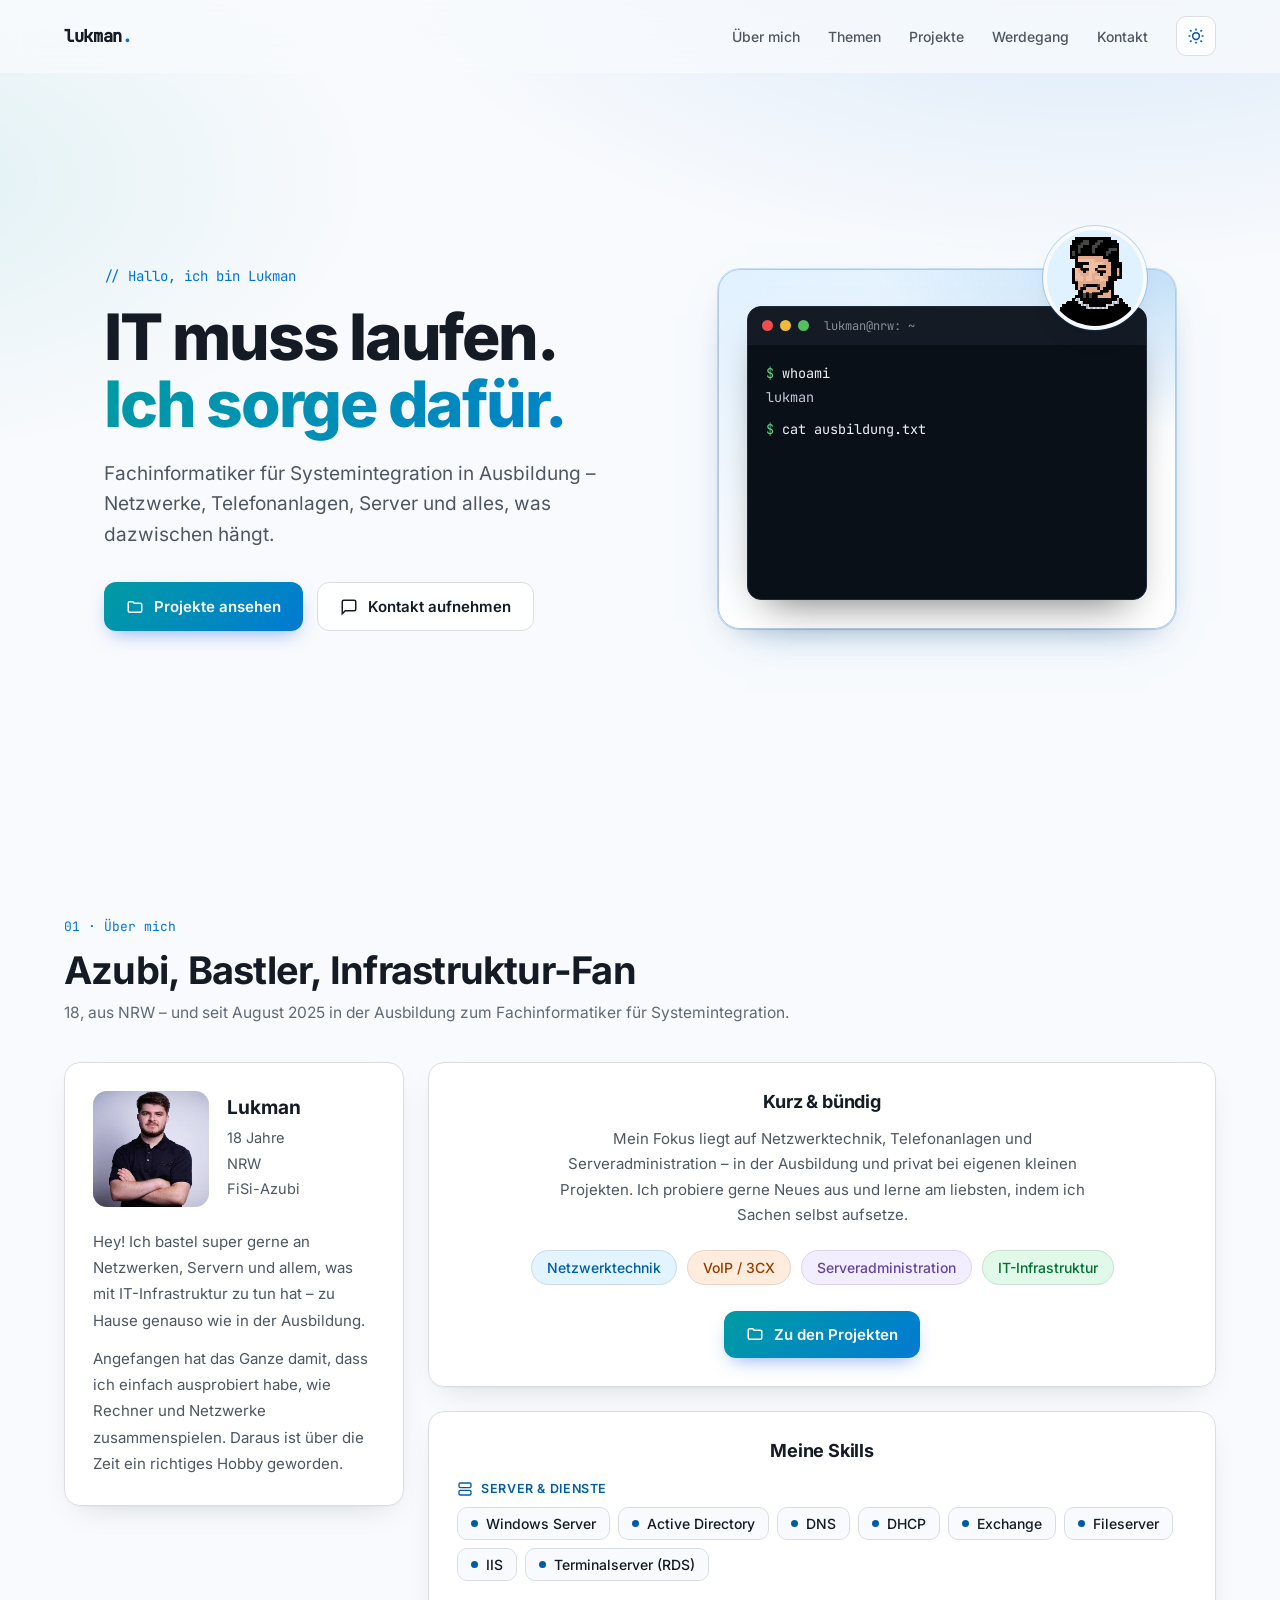
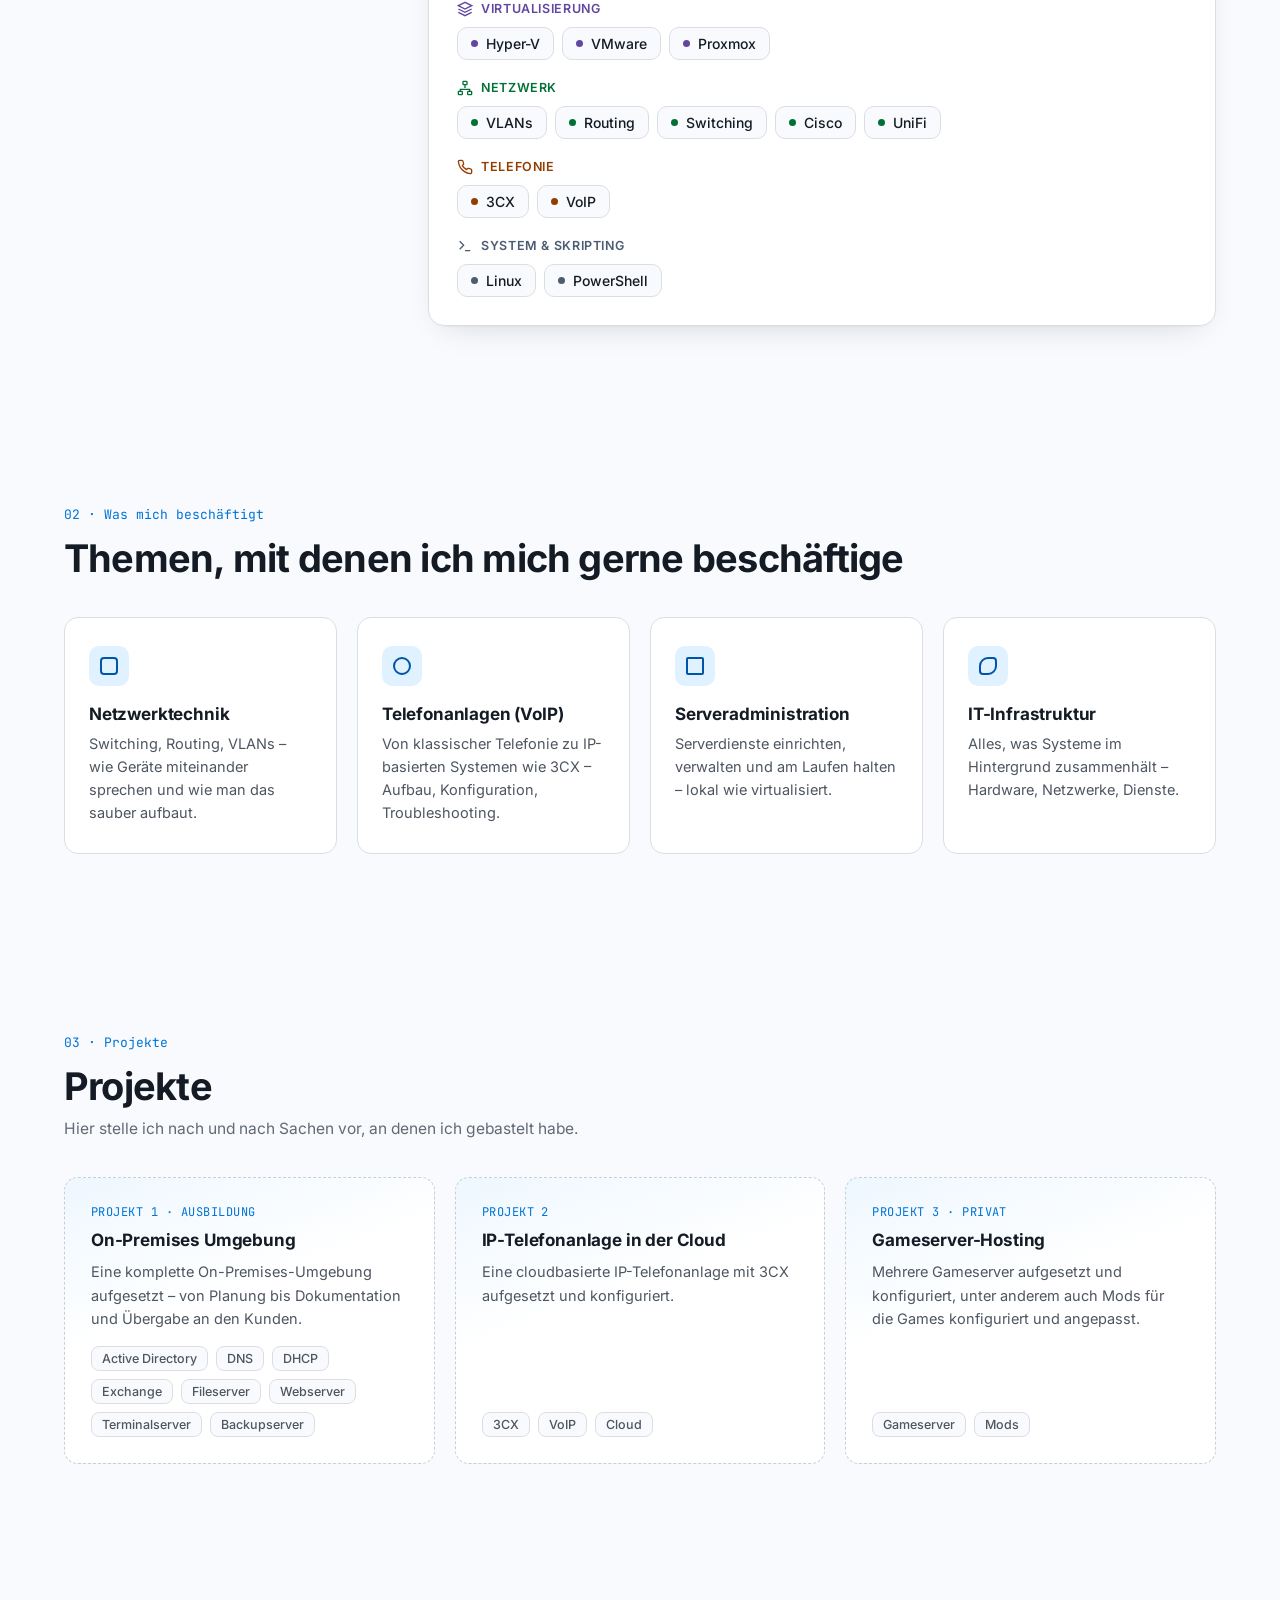
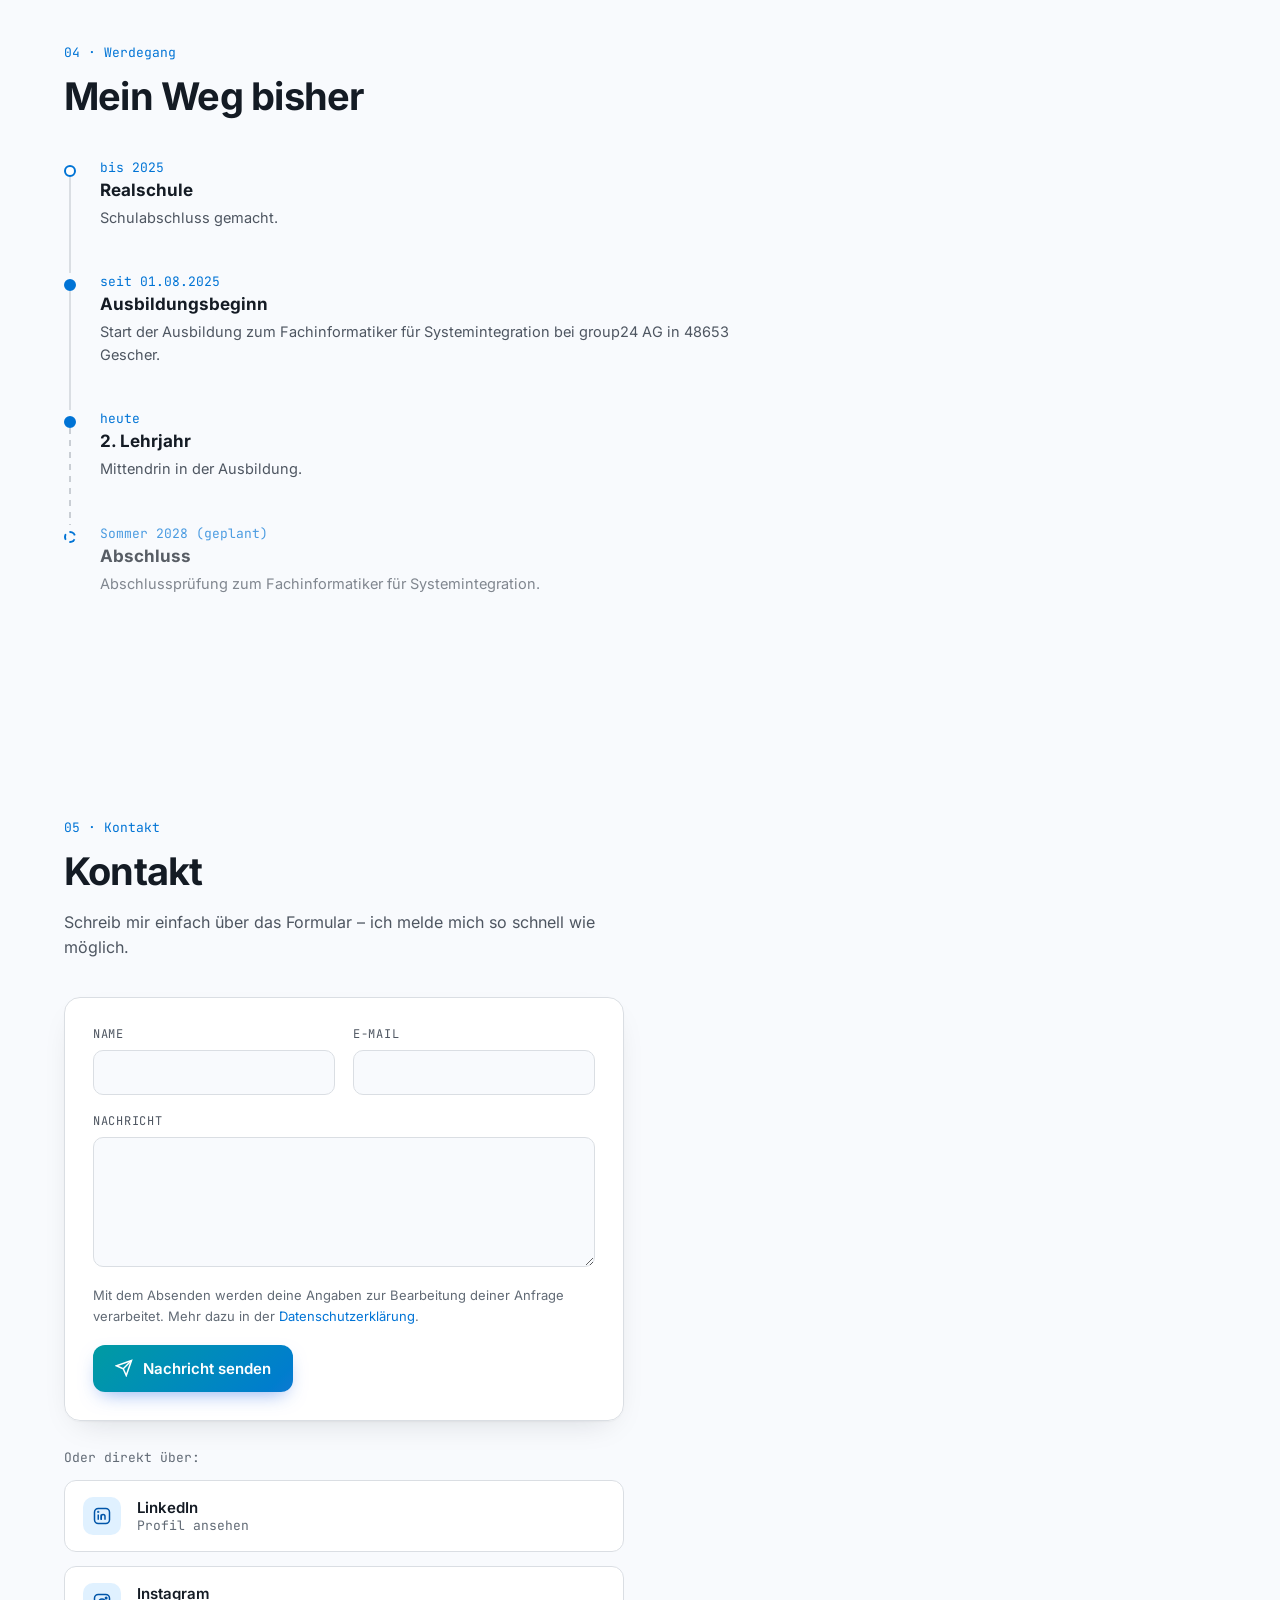
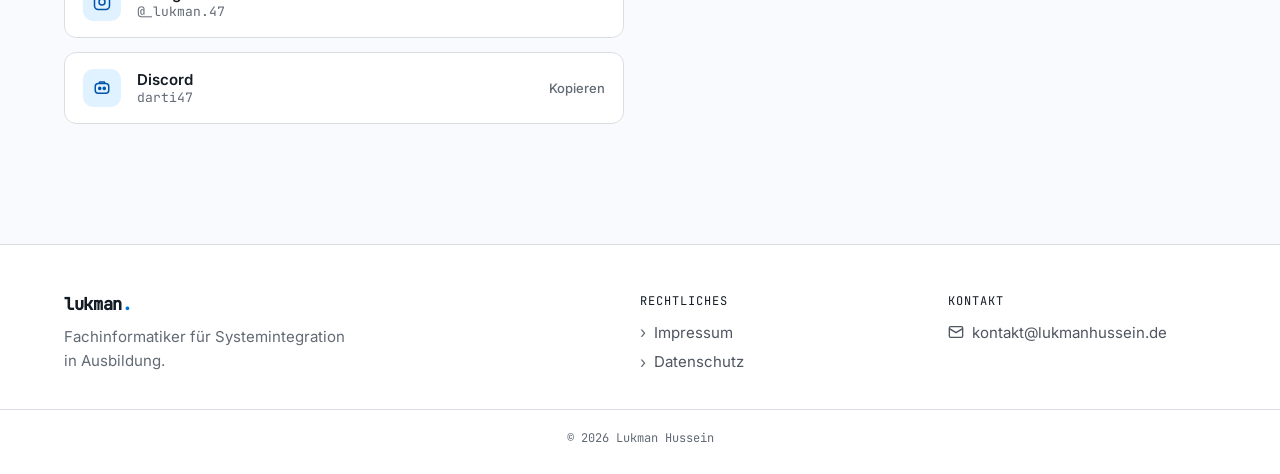
==== commit d122fc9e: "Polish UI: soft atmosphere, motion and hover states Subtle background glow, floating avatar, stagger" ====
--- a/index.html
+++ b/index.html
@@ -8,7 +8,7 @@
 
   <link rel="icon" type="image/png" sizes="32x32" href="assets/img/favicon-32.png">
   <link rel="apple-touch-icon" href="assets/img/apple-touch-icon.png">
-  <link rel="stylesheet" href="css/style.css">
+  <link rel="stylesheet" href="css/style.css?v=4">
 
   <!-- Setzt das Farbschema vor dem ersten Rendern (verhindert Aufblitzen) -->
   <script src="js/theme.js"></script>
--- a/css/style.css
+++ b/css/style.css
@@ -115,6 +115,9 @@
   --gutter: clamp(20px, 5vw, 64px);
   --max-width: 1200px;
   --gradient: linear-gradient(135deg, oklch(62% 0.12 200), oklch(55% 0.2 262));
+  --ease-out: cubic-bezier(.16, .8, .24, 1);
+  --glow: 0 0 0 1px color-mix(in oklch, var(--accent) 18%, transparent),
+          0 18px 48px -28px color-mix(in oklch, var(--accent) 45%, transparent);
 }
 
 /* ==========================================================================
@@ -131,7 +134,13 @@
   min-height: 100vh;
   font-family: var(--font-sans);
   color: var(--text);
-  background: var(--bg);
+  background:
+    radial-gradient(1200px 600px at 85% -10%, color-mix(in oklch, var(--accent) 14%, transparent), transparent 60%),
+    radial-gradient(900px 500px at -10% 20%, color-mix(in oklch, oklch(62% 0.12 200) 10%, transparent), transparent 55%),
+    var(--bg);
+  background-attachment: fixed;
+  text-rendering: optimizeLegibility;
+  -webkit-font-smoothing: antialiased;
 }
 
 ::selection {
@@ -170,8 +179,8 @@
    ========================================================================== */
 
 @keyframes fadeUp {
-  from { opacity: 0; transform: translateY(24px); }
-  to   { opacity: 1; transform: translateY(0); }
+  from { opacity: 0; transform: translateY(28px); filter: blur(4px); }
+  to   { opacity: 1; transform: translateY(0); filter: blur(0); }
 }
 
 @keyframes blink {
@@ -180,19 +189,34 @@
 
 @keyframes pulse {
   0%   { box-shadow: 0 0 0 0 color-mix(in oklch, var(--accent) 55%, transparent); }
-  100% { box-shadow: 0 0 0 10px transparent; }
+  100% { box-shadow: 0 0 0 12px transparent; }
+}
+
+@keyframes floaty {
+  0%, 100% { transform: translateY(0); }
+  50%      { transform: translateY(-6px); }
+}
+
+@keyframes softGlow {
+  0%, 100% { box-shadow: 0 20px 40px -20px oklch(10% 0.02 255 / 0.55); }
+  50%      { box-shadow: 0 24px 52px -18px color-mix(in oklch, var(--accent) 35%, transparent); }
 }
 
 /* Nur ausblenden, wenn JavaScript läuft – sonst bleibt alles sichtbar */
 .js .reveal { opacity: 0; }
-.js .reveal.in { animation: fadeUp 0.7s cubic-bezier(.16, .8, .24, 1) forwards; }
+.js .reveal.in {
+  animation: fadeUp 0.8s var(--ease-out) forwards;
+  animation-delay: var(--reveal-delay, 0ms);
+}
 
 @media (prefers-reduced-motion: reduce) {
   html { scroll-behavior: auto; }
-  .js .reveal { opacity: 1; }
+  .js .reveal { opacity: 1; filter: none; }
   .js .reveal.in { animation: none; }
   .t-cursor,
-  .timeline__dot--pulse { animation: none !important; }
+  .timeline__dot--pulse,
+  .hero__avatar,
+  .terminal { animation: none !important; }
 }
 
 /* ==========================================================================
@@ -208,31 +232,39 @@
   font-size: 15px;
   font-weight: 600;
   text-decoration: none;
-  transition: transform .2s ease, box-shadow .2s ease, border-color .2s ease;
+  transition: transform .22s var(--ease-out), box-shadow .22s ease, border-color .22s ease, background .22s ease;
 }
 
 .btn:hover {
-  transform: translateY(-2px);
+  transform: translateY(-3px);
+}
+
+.btn:active {
+  transform: translateY(-1px);
 }
 
 .btn--primary {
   color: #fff;
   background: var(--gradient);
+  background-size: 140% 140%;
   box-shadow: 0 8px 20px -8px oklch(55% 0.2 262 / 0.6);
 }
 
 .btn--primary:hover {
-  box-shadow: 0 12px 26px -8px oklch(55% 0.2 262 / 0.7);
+  box-shadow: 0 14px 30px -8px oklch(55% 0.2 262 / 0.75);
 }
 
 .btn--ghost {
   color: var(--text);
-  background: var(--surface);
+  background: color-mix(in oklch, var(--surface) 85%, transparent);
   border: 1px solid var(--border);
+  backdrop-filter: blur(8px);
 }
 
 .btn--ghost:hover {
   border-color: var(--accent);
+  background: var(--surface);
+  box-shadow: var(--glow);
 }
 
 /* ==========================================================================
@@ -246,11 +278,19 @@
   display: flex;
   align-items: center;
   justify-content: space-between;
-  padding: 18px var(--gutter);
+  padding: 16px var(--gutter);
   background: var(--nav-bg);
-  backdrop-filter: blur(10px);
-  -webkit-backdrop-filter: blur(10px);
-  border-bottom: 1px solid var(--border);
+  backdrop-filter: blur(14px) saturate(1.2);
+  -webkit-backdrop-filter: blur(14px) saturate(1.2);
+  border-bottom: 1px solid transparent;
+  transition: border-color .3s ease, box-shadow .3s ease, padding .3s ease;
+}
+
+.nav.is-scrolled {
+  border-bottom-color: var(--border);
+  box-shadow: 0 8px 30px -20px oklch(20% 0.02 255 / 0.35);
+  padding-top: 12px;
+  padding-bottom: 12px;
 }
 
 .nav__logo {
@@ -260,6 +300,20 @@
   letter-spacing: -0.02em;
   color: var(--text);
   text-decoration: none;
+  transition: transform .2s var(--ease-out);
+}
+
+.nav__logo:hover {
+  transform: translateY(-1px);
+}
+
+.nav__logo .accent {
+  display: inline-block;
+  transition: transform .25s var(--ease-out);
+}
+
+.nav__logo:hover .accent {
+  transform: translateY(-1px) scale(1.15);
 }
 
 .nav__links {
@@ -313,6 +367,14 @@
   border: 1px solid var(--border);
   border-radius: 10px;
   color: var(--accent-icon);
+  background: color-mix(in oklch, var(--surface) 70%, transparent);
+  transition: transform .2s var(--ease-out), border-color .2s ease, background .2s ease, box-shadow .2s ease;
+}
+
+.theme-toggle:hover {
+  transform: translateY(-1px) rotate(-8deg);
+  border-color: var(--accent);
+  box-shadow: var(--glow);
 }
 
 /* Hell → Sonne zeigen, Dunkel → Mond zeigen */
@@ -376,6 +438,7 @@
    ========================================================================== */
 
 .hero {
+  position: relative;
   box-sizing: border-box;
   min-height: 92vh;
   max-width: var(--max-width);
@@ -399,16 +462,18 @@
 }
 
 .hero__title {
-  font-size: clamp(38px, 5.5vw, 62px);
+  font-size: clamp(38px, 5.5vw, 64px);
   font-weight: 800;
-  letter-spacing: -0.03em;
-  line-height: 1.08;
+  letter-spacing: -0.035em;
+  line-height: 1.05;
   color: var(--text);
   margin-bottom: 22px;
+  text-wrap: balance;
 }
 
 .hero__title-accent {
   background: var(--gradient);
+  background-size: 180% 180%;
   -webkit-background-clip: text;
   background-clip: text;
   color: transparent;
@@ -435,10 +500,12 @@
   flex: 1 1 360px;
   max-width: 500px;
   padding: 36px 28px 28px;
-  border: 1px solid var(--border);
+  border: 1px solid color-mix(in oklch, var(--border) 80%, var(--accent));
   border-radius: 22px;
-  background: linear-gradient(160deg, var(--accent-soft), var(--surface) 70%);
-  box-shadow: var(--shadow);
+  background:
+    radial-gradient(120% 80% at 100% 0%, color-mix(in oklch, var(--accent) 18%, transparent), transparent 55%),
+    linear-gradient(160deg, var(--accent-soft), var(--surface) 70%);
+  box-shadow: var(--shadow), var(--glow);
 }
 
 .hero__avatar {
@@ -452,7 +519,8 @@
   border-radius: 50%;
   border: 4px solid var(--bg);
   background: var(--accent-soft);
-  box-shadow: var(--shadow);
+  box-shadow: var(--shadow), 0 0 0 1px color-mix(in oklch, var(--accent) 25%, transparent);
+  animation: floaty 5.5s ease-in-out infinite;
 }
 
 .hero__avatar img {
@@ -473,9 +541,11 @@
   overflow: hidden;
   border-radius: 14px;
   background: oklch(17% 0.02 255);
+  border: 1px solid oklch(28% 0.03 255);
   box-shadow: 0 20px 40px -20px oklch(10% 0.02 255 / 0.6);
   font-family: var(--font-mono);
   font-size: 13.5px;
+  animation: softGlow 4.8s ease-in-out infinite;
 }
 
 .terminal__bar {
@@ -554,8 +624,15 @@
   padding: 28px;
   border: 1px solid var(--border);
   border-radius: 16px;
-  background: var(--surface);
+  background: color-mix(in oklch, var(--surface) 92%, transparent);
   box-shadow: var(--shadow);
+  backdrop-filter: blur(8px);
+  transition: transform .25s var(--ease-out), border-color .25s ease, box-shadow .25s ease;
+}
+
+.panel:hover {
+  border-color: color-mix(in oklch, var(--border) 50%, var(--accent));
+  box-shadow: var(--shadow), 0 16px 40px -28px color-mix(in oklch, var(--accent) 35%, transparent);
 }
 
 .panel--center {
@@ -656,6 +733,12 @@
   color: oklch(var(--tint-fg-l) var(--tint-fg-c) var(--h));
   background: oklch(var(--tint-bg-l) var(--tint-bg-c) var(--h));
   border: 1px solid oklch(var(--tint-border-l) var(--tint-bg-c) var(--h));
+  transition: transform .18s var(--ease-out), box-shadow .18s ease;
+}
+
+.tag:hover {
+  transform: translateY(-2px);
+  box-shadow: 0 8px 18px -12px oklch(var(--tint-fg-l) var(--tint-fg-c) var(--h) / 0.55);
 }
 
 .tag--blue,   .skills__group--blue   { --h: 250; }
@@ -706,6 +789,12 @@
   font-size: 14px;
   font-weight: 500;
   color: var(--text);
+  transition: transform .18s var(--ease-out), border-color .18s ease, background .18s ease;
+}
+
+.chip:hover {
+  transform: translateY(-1px);
+  border-color: color-mix(in oklch, var(--border) 40%, var(--accent));
 }
 
 .skills .chip::before {
@@ -739,7 +828,14 @@
   border: 1px solid var(--border);
   border-radius: 14px;
   padding: 28px 24px;
-  background: var(--surface);
+  background: color-mix(in oklch, var(--surface) 94%, transparent);
+  transition: transform .25s var(--ease-out), border-color .25s ease, box-shadow .25s ease;
+}
+
+.card:hover {
+  transform: translateY(-4px);
+  border-color: color-mix(in oklch, var(--border) 35%, var(--accent));
+  box-shadow: var(--shadow), 0 18px 40px -28px color-mix(in oklch, var(--accent) 40%, transparent);
 }
 
 .card__icon {
@@ -751,6 +847,11 @@
   border-radius: 10px;
   background: var(--accent-soft);
   margin-bottom: 18px;
+  transition: transform .25s var(--ease-out), background .25s ease;
+}
+
+.card:hover .card__icon {
+  transform: scale(1.06) rotate(-4deg);
 }
 
 .shape {
@@ -786,6 +887,13 @@
   min-height: 180px;
   padding: 26px;
   border: 1px dashed var(--border-dashed);
+  background:
+    linear-gradient(160deg, color-mix(in oklch, var(--accent-soft) 55%, transparent), transparent 42%),
+    color-mix(in oklch, var(--surface) 94%, transparent);
+}
+
+.card--project:hover {
+  border-style: solid;
 }
 
 .card--project .card__title { margin-bottom: 0; }
@@ -902,13 +1010,16 @@
   padding: 16px 18px;
   border: 1px solid var(--border);
   border-radius: 12px;
-  background: var(--surface);
+  background: color-mix(in oklch, var(--surface) 92%, transparent);
   color: var(--text);
   text-decoration: none;
+  transition: transform .22s var(--ease-out), border-color .22s ease, box-shadow .22s ease;
 }
 
 .contact__item:hover {
   border-color: var(--accent);
+  transform: translateY(-2px);
+  box-shadow: var(--glow);
 }
 
 .contact__icon {
@@ -1098,6 +1209,21 @@
   box-shadow: 0 0 0 3px var(--accent-soft);
 }
 
+.form-input:hover {
+  border-color: color-mix(in oklch, var(--border) 40%, var(--accent));
+}
+
+/* Fokus-Ringe für Tastatur */
+:focus-visible {
+  outline: 2px solid var(--accent);
+  outline-offset: 3px;
+}
+
+a:focus:not(:focus-visible),
+button:focus:not(:focus-visible) {
+  outline: none;
+}
+
 .form-textarea {
   resize: vertical;
   min-height: 130px;
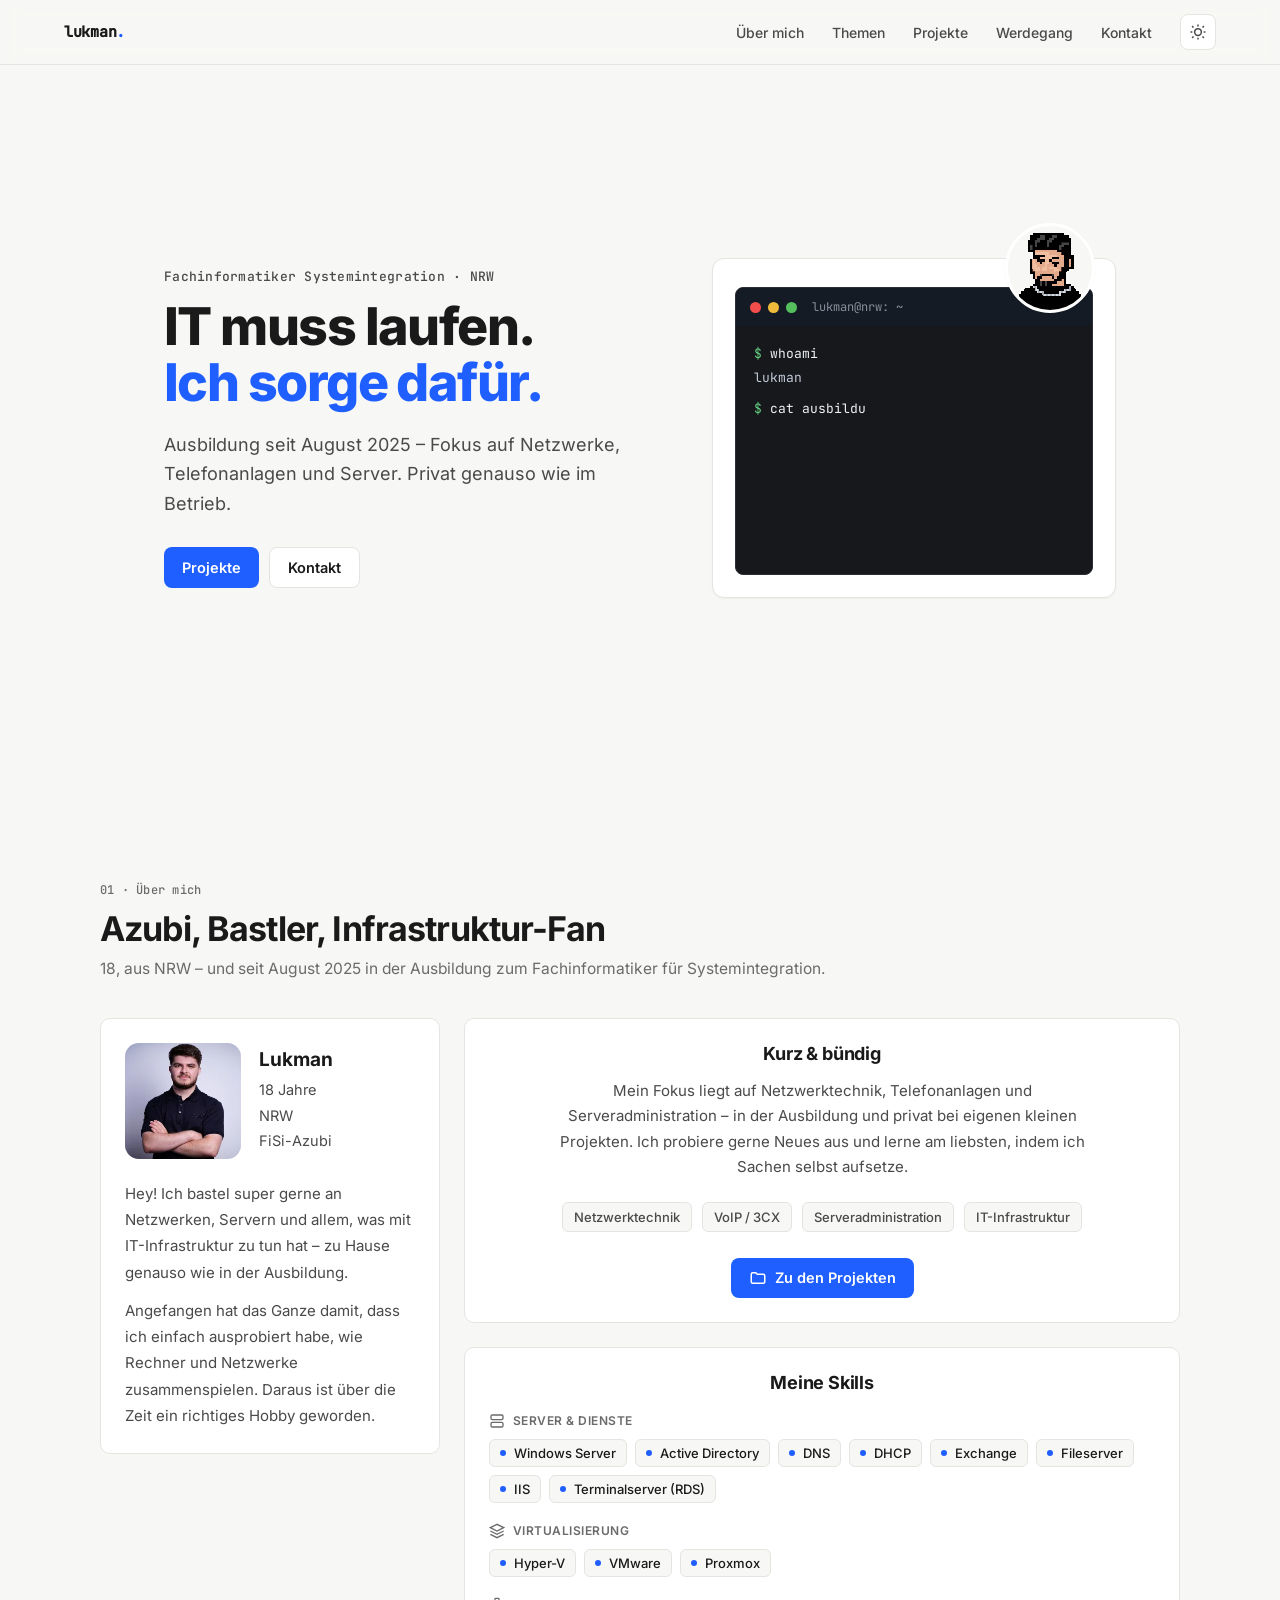
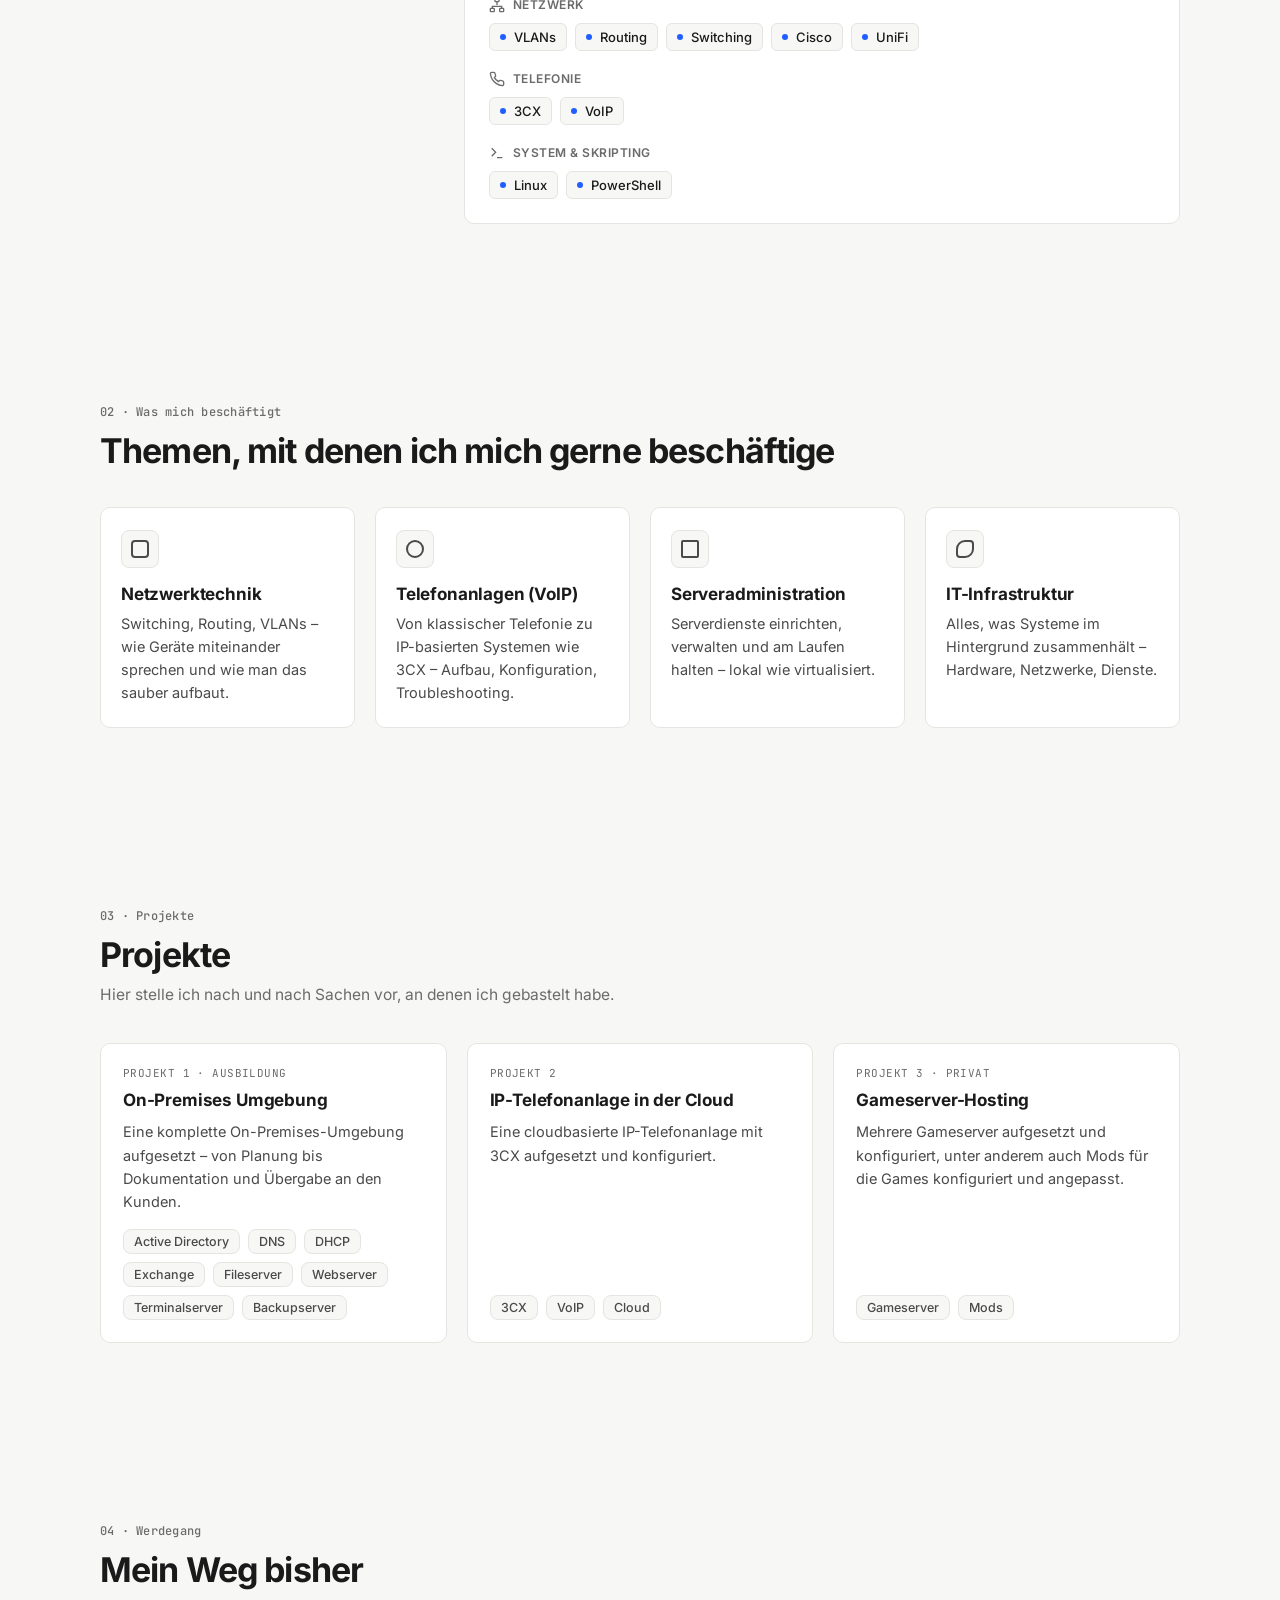
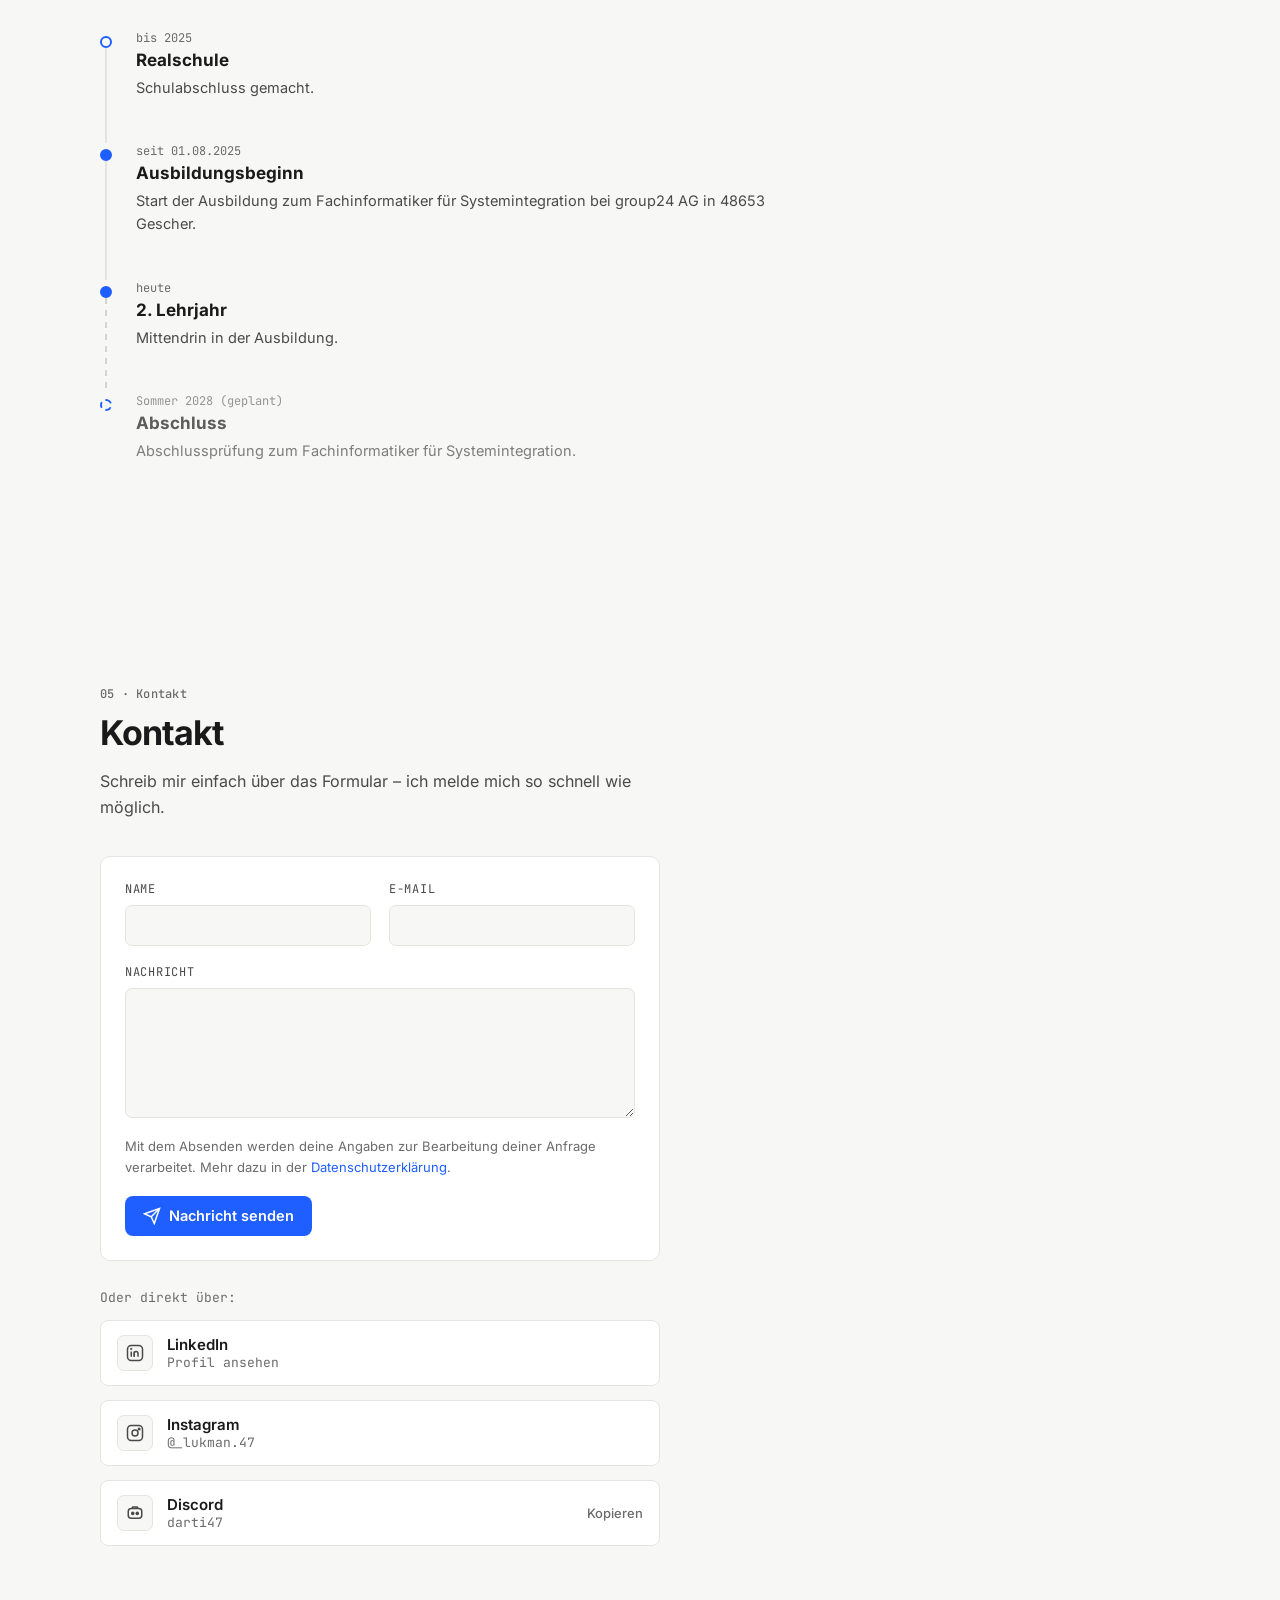
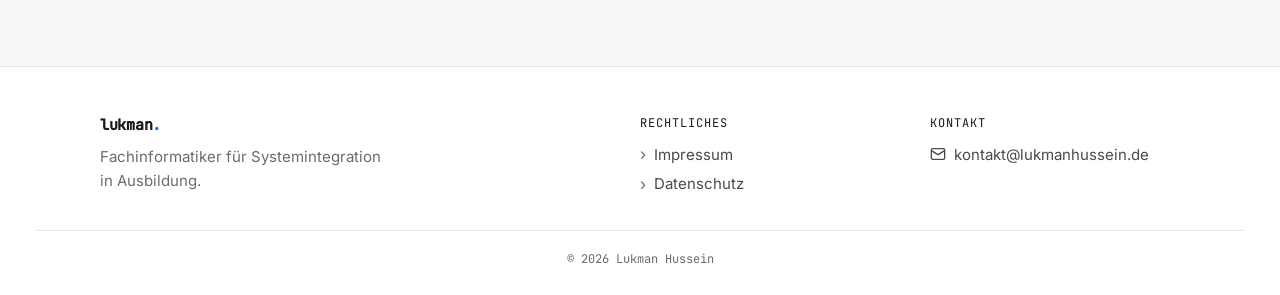
==== commit bc4bffac: "Calm the design: less AI polish, more professional Remove glow/float effects, solid accent instead o" ====
--- a/index.html
+++ b/index.html
@@ -8,7 +8,7 @@
 
   <link rel="icon" type="image/png" sizes="32x32" href="assets/img/favicon-32.png">
   <link rel="apple-touch-icon" href="assets/img/apple-touch-icon.png">
-  <link rel="stylesheet" href="css/style.css?v=4">
+  <link rel="stylesheet" href="css/style.css?v=5">
 
   <!-- Setzt das Farbschema vor dem ersten Rendern (verhindert Aufblitzen) -->
   <script src="js/theme.js"></script>
@@ -37,18 +37,12 @@
     <section id="hero" class="hero">
       <div class="hero__inner">
         <div class="hero__text">
-          <div class="eyebrow eyebrow--lg">// Hallo, ich bin Lukman</div>
+          <div class="eyebrow eyebrow--lg">Fachinformatiker Systemintegration · NRW</div>
           <h1 class="hero__title">IT muss laufen.<br><span class="hero__title-accent">Ich sorge dafür.</span></h1>
-          <p class="hero__lead">Fachinformatiker für Systemintegration <span class="nowrap">in Ausbildung</span> – Netzwerke, Telefonanlagen, Server und alles, was dazwischen hängt.</p>
+          <p class="hero__lead">Ausbildung seit August 2025 – Fokus auf Netzwerke, Telefonanlagen und Server. Privat genauso wie im Betrieb.</p>
           <div class="hero__actions">
-            <a href="#projekte" class="btn btn--primary">
-              <svg width="18" height="18" viewBox="0 0 24 24" fill="none" stroke="currentColor" stroke-width="2" aria-hidden="true"><path d="M3 7a2 2 0 0 1 2-2h4l2 2h8a2 2 0 0 1 2 2v8a2 2 0 0 1-2 2H5a2 2 0 0 1-2-2z"/></svg>
-              Projekte ansehen
-            </a>
-            <a href="#kontakt" class="btn btn--ghost">
-              <svg width="18" height="18" viewBox="0 0 24 24" fill="none" stroke="currentColor" stroke-width="2" aria-hidden="true"><path d="M21 15a2 2 0 0 1-2 2H7l-4 4V5a2 2 0 0 1 2-2h14a2 2 0 0 1 2 2z"/></svg>
-              Kontakt aufnehmen
-            </a>
+            <a href="#projekte" class="btn btn--primary">Projekte</a>
+            <a href="#kontakt" class="btn btn--ghost">Kontakt</a>
           </div>
         </div>
 
--- a/css/style.css
+++ b/css/style.css
@@ -61,50 +61,49 @@
 
 :root,
 [data-theme="light"] {
-  --bg: oklch(98.5% 0.004 255);
-  --nav-bg: oklch(98.5% 0.004 255 / 0.8);
-  --surface: oklch(100% 0 0);
-  --text: oklch(22% 0.02 255);
-  --text-muted: oklch(45% 0.02 255);
-  --text-faint: oklch(52% 0.02 255);
-  --border: oklch(90% 0.008 255);
-  --border-dashed: oklch(85% 0.01 255);
-  --accent: oklch(55% 0.18 250);
-  --accent-soft: oklch(95% 0.03 250);
-  --accent-icon: oklch(45% 0.16 250);
-  --selection: oklch(55% 0.18 250 / 0.25);
-  --shadow: 0 1px 2px oklch(20% 0.02 255 / 0.04), 0 12px 32px -16px oklch(20% 0.02 255 / 0.18);
-
-  /* Farbige Tags/Chips: Farbton (--h) setzt jedes Element selbst */
+  --bg: #f7f7f5;
+  --nav-bg: color-mix(in srgb, #f7f7f5 88%, transparent);
+  --surface: #ffffff;
+  --text: #1a1a1a;
+  --text-muted: #4a4a4a;
+  --text-faint: #6b6b6b;
+  --border: #e4e4e0;
+  --border-dashed: #d4d4ce;
+  --accent: #1f5eff;
+  --accent-soft: #eef3ff;
+  --accent-icon: #1a4fd6;
+  --selection: color-mix(in srgb, var(--accent) 22%, transparent);
+  --shadow: 0 1px 2px rgb(0 0 0 / 0.04);
+
   --tint-bg-l: 96%;
-  --tint-bg-c: 0.035;
-  --tint-fg-l: 47%;
-  --tint-fg-c: 0.14;
-  --tint-border-l: 88%;
+  --tint-bg-c: 0.02;
+  --tint-fg-l: 40%;
+  --tint-fg-c: 0.08;
+  --tint-border-l: 90%;
 
   color-scheme: light;
 }
 
 [data-theme="dark"] {
-  --bg: oklch(19% 0.025 255);
-  --nav-bg: oklch(19% 0.025 255 / 0.75);
-  --surface: oklch(24% 0.025 255);
-  --text: oklch(95% 0.005 255);
-  --text-muted: oklch(74% 0.015 255);
-  --text-faint: oklch(62% 0.015 255);
-  --border: oklch(32% 0.025 255);
-  --border-dashed: oklch(38% 0.025 255);
-  --accent: oklch(70% 0.15 250);
-  --accent-soft: oklch(30% 0.06 250);
-  --accent-icon: oklch(75% 0.15 250);
-  --selection: oklch(70% 0.15 250 / 0.3);
-  --shadow: 0 1px 2px oklch(0% 0 0 / 0.2), 0 12px 32px -16px oklch(0% 0 0 / 0.5);
-
-  --tint-bg-l: 29%;
-  --tint-bg-c: 0.05;
-  --tint-fg-l: 82%;
-  --tint-fg-c: 0.11;
-  --tint-border-l: 38%;
+  --bg: #121416;
+  --nav-bg: color-mix(in srgb, #121416 88%, transparent);
+  --surface: #1a1d21;
+  --text: #f2f2f0;
+  --text-muted: #b8b8b4;
+  --text-faint: #8a8a86;
+  --border: #2c3138;
+  --border-dashed: #3a4048;
+  --accent: #6b93ff;
+  --accent-soft: #1c2740;
+  --accent-icon: #8aadff;
+  --selection: color-mix(in srgb, var(--accent) 28%, transparent);
+  --shadow: 0 1px 2px rgb(0 0 0 / 0.35);
+
+  --tint-bg-l: 26%;
+  --tint-bg-c: 0.03;
+  --tint-fg-l: 78%;
+  --tint-fg-c: 0.06;
+  --tint-border-l: 34%;
 
   color-scheme: dark;
 }
@@ -113,11 +112,8 @@
   --font-sans: 'Inter', system-ui, sans-serif;
   --font-mono: 'JetBrains Mono', ui-monospace, monospace;
   --gutter: clamp(20px, 5vw, 64px);
-  --max-width: 1200px;
-  --gradient: linear-gradient(135deg, oklch(62% 0.12 200), oklch(55% 0.2 262));
-  --ease-out: cubic-bezier(.16, .8, .24, 1);
-  --glow: 0 0 0 1px color-mix(in oklch, var(--accent) 18%, transparent),
-          0 18px 48px -28px color-mix(in oklch, var(--accent) 45%, transparent);
+  --max-width: 1080px;
+  --ease-out: cubic-bezier(.22, 1, .36, 1);
 }
 
 /* ==========================================================================
@@ -134,11 +130,7 @@
   min-height: 100vh;
   font-family: var(--font-sans);
   color: var(--text);
-  background:
-    radial-gradient(1200px 600px at 85% -10%, color-mix(in oklch, var(--accent) 14%, transparent), transparent 60%),
-    radial-gradient(900px 500px at -10% 20%, color-mix(in oklch, oklch(62% 0.12 200) 10%, transparent), transparent 55%),
-    var(--bg);
-  background-attachment: fixed;
+  background: var(--bg);
   text-rendering: optimizeLegibility;
   -webkit-font-smoothing: antialiased;
 }
@@ -179,8 +171,8 @@
    ========================================================================== */
 
 @keyframes fadeUp {
-  from { opacity: 0; transform: translateY(28px); filter: blur(4px); }
-  to   { opacity: 1; transform: translateY(0); filter: blur(0); }
+  from { opacity: 0; transform: translateY(12px); }
+  to   { opacity: 1; transform: translateY(0); }
 }
 
 @keyframes blink {
@@ -188,35 +180,23 @@
 }
 
 @keyframes pulse {
-  0%   { box-shadow: 0 0 0 0 color-mix(in oklch, var(--accent) 55%, transparent); }
-  100% { box-shadow: 0 0 0 12px transparent; }
-}
-
-@keyframes floaty {
-  0%, 100% { transform: translateY(0); }
-  50%      { transform: translateY(-6px); }
-}
-
-@keyframes softGlow {
-  0%, 100% { box-shadow: 0 20px 40px -20px oklch(10% 0.02 255 / 0.55); }
-  50%      { box-shadow: 0 24px 52px -18px color-mix(in oklch, var(--accent) 35%, transparent); }
+  0%   { box-shadow: 0 0 0 0 color-mix(in srgb, var(--accent) 40%, transparent); }
+  100% { box-shadow: 0 0 0 8px transparent; }
 }
 
 /* Nur ausblenden, wenn JavaScript läuft – sonst bleibt alles sichtbar */
 .js .reveal { opacity: 0; }
 .js .reveal.in {
-  animation: fadeUp 0.8s var(--ease-out) forwards;
+  animation: fadeUp 0.55s var(--ease-out) forwards;
   animation-delay: var(--reveal-delay, 0ms);
 }
 
 @media (prefers-reduced-motion: reduce) {
   html { scroll-behavior: auto; }
-  .js .reveal { opacity: 1; filter: none; }
+  .js .reveal { opacity: 1; }
   .js .reveal.in { animation: none; }
   .t-cursor,
-  .timeline__dot--pulse,
-  .hero__avatar,
-  .terminal { animation: none !important; }
+  .timeline__dot--pulse { animation: none !important; }
 }
 
 /* ==========================================================================
@@ -226,45 +206,32 @@
 .btn {
   display: inline-flex;
   align-items: center;
-  gap: 10px;
-  padding: 14px 22px;
-  border-radius: 12px;
-  font-size: 15px;
+  gap: 8px;
+  padding: 11px 18px;
+  border-radius: 8px;
+  font-size: 14.5px;
   font-weight: 600;
   text-decoration: none;
-  transition: transform .22s var(--ease-out), box-shadow .22s ease, border-color .22s ease, background .22s ease;
-}
-
-.btn:hover {
-  transform: translateY(-3px);
-}
-
-.btn:active {
-  transform: translateY(-1px);
+  transition: background .15s ease, border-color .15s ease, color .15s ease;
 }
 
 .btn--primary {
   color: #fff;
-  background: var(--gradient);
-  background-size: 140% 140%;
-  box-shadow: 0 8px 20px -8px oklch(55% 0.2 262 / 0.6);
+  background: var(--accent);
 }
 
 .btn--primary:hover {
-  box-shadow: 0 14px 30px -8px oklch(55% 0.2 262 / 0.75);
+  background: var(--accent-icon);
 }
 
 .btn--ghost {
   color: var(--text);
-  background: color-mix(in oklch, var(--surface) 85%, transparent);
+  background: var(--surface);
   border: 1px solid var(--border);
-  backdrop-filter: blur(8px);
 }
 
 .btn--ghost:hover {
-  border-color: var(--accent);
-  background: var(--surface);
-  box-shadow: var(--glow);
+  border-color: var(--text-muted);
 }
 
 /* ==========================================================================
@@ -278,42 +245,24 @@
   display: flex;
   align-items: center;
   justify-content: space-between;
-  padding: 16px var(--gutter);
+  padding: 14px var(--gutter);
   background: var(--nav-bg);
-  backdrop-filter: blur(14px) saturate(1.2);
-  -webkit-backdrop-filter: blur(14px) saturate(1.2);
-  border-bottom: 1px solid transparent;
-  transition: border-color .3s ease, box-shadow .3s ease, padding .3s ease;
+  backdrop-filter: blur(10px);
+  -webkit-backdrop-filter: blur(10px);
+  border-bottom: 1px solid var(--border);
 }
 
 .nav.is-scrolled {
-  border-bottom-color: var(--border);
-  box-shadow: 0 8px 30px -20px oklch(20% 0.02 255 / 0.35);
-  padding-top: 12px;
-  padding-bottom: 12px;
+  /* Klasse bleibt für JS-Kompatibilität */
 }
 
 .nav__logo {
   font-family: var(--font-mono);
-  font-weight: 800;
-  font-size: 17px;
+  font-weight: 700;
+  font-size: 15px;
   letter-spacing: -0.02em;
   color: var(--text);
   text-decoration: none;
-  transition: transform .2s var(--ease-out);
-}
-
-.nav__logo:hover {
-  transform: translateY(-1px);
-}
-
-.nav__logo .accent {
-  display: inline-block;
-  transition: transform .25s var(--ease-out);
-}
-
-.nav__logo:hover .accent {
-  transform: translateY(-1px) scale(1.15);
 }
 
 .nav__links {
@@ -359,22 +308,20 @@
 
 .theme-toggle {
   flex: 0 0 auto;
-  width: 40px;
-  height: 40px;
+  width: 36px;
+  height: 36px;
   display: flex;
   align-items: center;
   justify-content: center;
   border: 1px solid var(--border);
-  border-radius: 10px;
-  color: var(--accent-icon);
-  background: color-mix(in oklch, var(--surface) 70%, transparent);
-  transition: transform .2s var(--ease-out), border-color .2s ease, background .2s ease, box-shadow .2s ease;
+  border-radius: 8px;
+  color: var(--text-muted);
+  background: var(--surface);
 }
 
 .theme-toggle:hover {
-  transform: translateY(-1px) rotate(-8deg);
-  border-color: var(--accent);
-  box-shadow: var(--glow);
+  color: var(--text);
+  border-color: var(--text-muted);
 }
 
 /* Hell → Sonne zeigen, Dunkel → Mond zeigen */
@@ -398,22 +345,25 @@
 
 .eyebrow {
   font-family: var(--font-mono);
+  font-size: 12px;
+  font-weight: 500;
+  letter-spacing: 0.02em;
+  color: var(--text-faint);
+  margin-bottom: 10px;
+}
+
+.eyebrow--lg {
   font-size: 13px;
-  color: var(--accent);
-  margin-bottom: 12px;
-}
-
-.eyebrow--lg {
-  font-size: 14px;
-  margin-bottom: 18px;
+  margin-bottom: 14px;
+  color: var(--text-muted);
 }
 
 .section__title {
-  font-size: clamp(28px, 3.5vw, 38px);
+  font-size: clamp(26px, 3.2vw, 34px);
   font-weight: 700;
-  letter-spacing: -0.02em;
+  letter-spacing: -0.025em;
   color: var(--text);
-  margin-bottom: 24px;
+  margin-bottom: 20px;
 }
 
 .section__title--spaced   { margin-bottom: 36px; }
@@ -440,87 +390,80 @@
 .hero {
   position: relative;
   box-sizing: border-box;
-  min-height: 92vh;
+  min-height: 88vh;
   max-width: var(--max-width);
   margin: 0 auto;
   display: flex;
   align-items: center;
-  padding: 130px var(--gutter) 60px;
+  padding: 120px var(--gutter) 56px;
 }
 
 .hero__inner {
   display: flex;
   flex-wrap: wrap;
   align-items: center;
-  gap: clamp(48px, 6vw, 80px);
+  gap: clamp(40px, 5vw, 64px);
   width: 100%;
 }
 
 .hero__text {
-  flex: 1 1 440px;
+  flex: 1 1 420px;
   min-width: 280px;
 }
 
 .hero__title {
-  font-size: clamp(38px, 5.5vw, 64px);
-  font-weight: 800;
-  letter-spacing: -0.035em;
-  line-height: 1.05;
+  font-size: clamp(34px, 4.8vw, 52px);
+  font-weight: 750;
+  letter-spacing: -0.03em;
+  line-height: 1.08;
   color: var(--text);
-  margin-bottom: 22px;
+  margin-bottom: 18px;
   text-wrap: balance;
 }
 
 .hero__title-accent {
-  background: var(--gradient);
-  background-size: 180% 180%;
-  -webkit-background-clip: text;
-  background-clip: text;
-  color: transparent;
+  color: var(--accent);
 }
 
 .hero__lead {
-  font-size: clamp(17px, 1.9vw, 19px);
-  line-height: 1.6;
-  color: var(--text-muted);
-  max-width: 520px;
-  margin-bottom: 32px;
+  font-size: clamp(16px, 1.7vw, 18px);
+  line-height: 1.65;
+  color: var(--text-muted);
+  max-width: 480px;
+  margin-bottom: 28px;
 }
 
 .hero__actions {
   display: flex;
   flex-wrap: wrap;
-  gap: 14px;
+  gap: 10px;
 }
 
 /* Rechte Seite: Karte mit Avatar + Terminal */
 .hero__visual {
   position: relative;
   box-sizing: border-box;
-  flex: 1 1 360px;
-  max-width: 500px;
-  padding: 36px 28px 28px;
-  border: 1px solid color-mix(in oklch, var(--border) 80%, var(--accent));
-  border-radius: 22px;
-  background:
-    radial-gradient(120% 80% at 100% 0%, color-mix(in oklch, var(--accent) 18%, transparent), transparent 55%),
-    linear-gradient(160deg, var(--accent-soft), var(--surface) 70%);
-  box-shadow: var(--shadow), var(--glow);
+  flex: 1 1 340px;
+  max-width: 460px;
+  padding: 28px 22px 22px;
+  border: 1px solid var(--border);
+  border-radius: 12px;
+  background: var(--surface);
+  box-shadow: var(--shadow);
 }
 
 .hero__avatar {
   position: absolute;
-  top: -44px;
-  right: 28px;
+  top: -36px;
+  right: 20px;
   z-index: 2;
-  width: 96px;
-  height: 96px;
+  width: 84px;
+  height: 84px;
   overflow: hidden;
   border-radius: 50%;
-  border: 4px solid var(--bg);
-  background: var(--accent-soft);
-  box-shadow: var(--shadow), 0 0 0 1px color-mix(in oklch, var(--accent) 25%, transparent);
-  animation: floaty 5.5s ease-in-out infinite;
+  border: 3px solid var(--surface);
+  background: var(--bg);
+  box-shadow: var(--shadow);
 }
 
 .hero__avatar img {
@@ -539,13 +482,11 @@
 
 .terminal {
   overflow: hidden;
-  border-radius: 14px;
-  background: oklch(17% 0.02 255);
-  border: 1px solid oklch(28% 0.03 255);
-  box-shadow: 0 20px 40px -20px oklch(10% 0.02 255 / 0.6);
+  border-radius: 8px;
+  background: #16181c;
+  border: 1px solid #2a2e35;
   font-family: var(--font-mono);
-  font-size: 13.5px;
-  animation: softGlow 4.8s ease-in-out infinite;
+  font-size: 13px;
 }
 
 .terminal__bar {
@@ -621,18 +562,10 @@
 
 .panel {
   box-sizing: border-box;
-  padding: 28px;
+  padding: 24px;
   border: 1px solid var(--border);
-  border-radius: 16px;
-  background: color-mix(in oklch, var(--surface) 92%, transparent);
-  box-shadow: var(--shadow);
-  backdrop-filter: blur(8px);
-  transition: transform .25s var(--ease-out), border-color .25s ease, box-shadow .25s ease;
-}
-
-.panel:hover {
-  border-color: color-mix(in oklch, var(--border) 50%, var(--accent));
-  box-shadow: var(--shadow), 0 16px 40px -28px color-mix(in oklch, var(--accent) 35%, transparent);
+  border-radius: 10px;
+  background: var(--surface);
 }
 
 .panel--center {
@@ -726,19 +659,13 @@
 }
 
 .tag {
-  padding: 8px 15px;
-  border-radius: 999px;
-  font-size: 14px;
+  padding: 6px 11px;
+  border-radius: 6px;
+  font-size: 13px;
   font-weight: 500;
-  color: oklch(var(--tint-fg-l) var(--tint-fg-c) var(--h));
-  background: oklch(var(--tint-bg-l) var(--tint-bg-c) var(--h));
-  border: 1px solid oklch(var(--tint-border-l) var(--tint-bg-c) var(--h));
-  transition: transform .18s var(--ease-out), box-shadow .18s ease;
-}
-
-.tag:hover {
-  transform: translateY(-2px);
-  box-shadow: 0 8px 18px -12px oklch(var(--tint-fg-l) var(--tint-fg-c) var(--h) / 0.55);
+  color: var(--text-muted);
+  background: var(--bg);
+  border: 1px solid var(--border);
 }
 
 .tag--blue,   .skills__group--blue   { --h: 250; }
@@ -762,11 +689,11 @@
   align-items: center;
   gap: 8px;
   margin-bottom: 10px;
-  font-size: 12.5px;
+  font-size: 12px;
   font-weight: 600;
-  letter-spacing: 0.05em;
+  letter-spacing: 0.04em;
   text-transform: uppercase;
-  color: oklch(var(--tint-fg-l) var(--tint-fg-c) var(--h));
+  color: var(--text-faint);
 }
 
 .chips {
@@ -782,27 +709,21 @@
   display: inline-flex;
   align-items: center;
   gap: 8px;
-  padding: 7px 13px;
+  padding: 5px 10px;
   border: 1px solid var(--border);
-  border-radius: 10px;
+  border-radius: 6px;
   background: var(--bg);
-  font-size: 14px;
+  font-size: 13px;
   font-weight: 500;
   color: var(--text);
-  transition: transform .18s var(--ease-out), border-color .18s ease, background .18s ease;
-}
-
-.chip:hover {
-  transform: translateY(-1px);
-  border-color: color-mix(in oklch, var(--border) 40%, var(--accent));
 }
 
 .skills .chip::before {
   content: '';
-  width: 7px;
-  height: 7px;
+  width: 6px;
+  height: 6px;
   border-radius: 50%;
-  background: oklch(var(--tint-fg-l) var(--tint-fg-c) var(--h));
+  background: var(--accent);
 }
 
 .chips--sm .chip {
@@ -826,32 +747,30 @@
 
 .card {
   border: 1px solid var(--border);
-  border-radius: 14px;
-  padding: 28px 24px;
-  background: color-mix(in oklch, var(--surface) 94%, transparent);
-  transition: transform .25s var(--ease-out), border-color .25s ease, box-shadow .25s ease;
+  border-radius: 10px;
+  padding: 22px 20px;
+  background: var(--surface);
 }
 
 .card:hover {
-  transform: translateY(-4px);
-  border-color: color-mix(in oklch, var(--border) 35%, var(--accent));
-  box-shadow: var(--shadow), 0 18px 40px -28px color-mix(in oklch, var(--accent) 40%, transparent);
+  border-color: var(--text-faint);
 }
 
 .card__icon {
-  width: 40px;
-  height: 40px;
+  width: 36px;
+  height: 36px;
   display: flex;
   align-items: center;
   justify-content: center;
-  border-radius: 10px;
-  background: var(--accent-soft);
-  margin-bottom: 18px;
-  transition: transform .25s var(--ease-out), background .25s ease;
-}
-
-.card:hover .card__icon {
-  transform: scale(1.06) rotate(-4deg);
+  border-radius: 8px;
+  background: var(--bg);
+  border: 1px solid var(--border);
+  margin-bottom: 16px;
+  color: var(--text-muted);
+}
+
+.card__icon .shape {
+  border-color: currentColor;
 }
 
 .shape {
@@ -884,16 +803,9 @@
   display: flex;
   flex-direction: column;
   gap: 10px;
-  min-height: 180px;
-  padding: 26px;
-  border: 1px dashed var(--border-dashed);
-  background:
-    linear-gradient(160deg, color-mix(in oklch, var(--accent-soft) 55%, transparent), transparent 42%),
-    color-mix(in oklch, var(--surface) 94%, transparent);
-}
-
-.card--project:hover {
-  border-style: solid;
+  min-height: 168px;
+  padding: 22px;
+  border: 1px solid var(--border);
 }
 
 .card--project .card__title { margin-bottom: 0; }
@@ -902,8 +814,8 @@
 
 .card__label {
   font-family: var(--font-mono);
-  font-size: 12px;
-  color: var(--accent);
+  font-size: 11px;
+  color: var(--text-faint);
   text-transform: uppercase;
   letter-spacing: 0.04em;
 }
@@ -982,8 +894,8 @@
 
 .timeline__date {
   font-family: var(--font-mono);
-  font-size: 13px;
-  color: var(--accent);
+  font-size: 12px;
+  color: var(--text-faint);
   margin-bottom: 4px;
 }
 
@@ -1006,32 +918,31 @@
   width: 100%;
   display: flex;
   align-items: center;
-  gap: 16px;
-  padding: 16px 18px;
+  gap: 14px;
+  padding: 14px 16px;
   border: 1px solid var(--border);
-  border-radius: 12px;
-  background: color-mix(in oklch, var(--surface) 92%, transparent);
+  border-radius: 8px;
+  background: var(--surface);
   color: var(--text);
   text-decoration: none;
-  transition: transform .22s var(--ease-out), border-color .22s ease, box-shadow .22s ease;
+  transition: border-color .15s ease;
 }
 
 .contact__item:hover {
-  border-color: var(--accent);
-  transform: translateY(-2px);
-  box-shadow: var(--glow);
+  border-color: var(--text-faint);
 }
 
 .contact__icon {
   flex: 0 0 auto;
-  width: 38px;
-  height: 38px;
+  width: 34px;
+  height: 34px;
   display: flex;
   align-items: center;
   justify-content: center;
-  border-radius: 10px;
-  background: var(--accent-soft);
-  color: var(--accent-icon);
+  border-radius: 7px;
+  background: var(--bg);
+  border: 1px solid var(--border);
+  color: var(--text-muted);
 }
 
 .contact__body {
@@ -1193,24 +1104,19 @@
 .form-input {
   box-sizing: border-box;
   width: 100%;
-  padding: 12px 14px;
+  padding: 10px 12px;
   border: 1px solid var(--border);
-  border-radius: 10px;
+  border-radius: 7px;
   background: var(--bg);
   color: var(--text);
   font: inherit;
   font-size: 15px;
-  transition: border-color 0.15s ease, box-shadow 0.15s ease;
+  transition: border-color 0.15s ease;
 }
 
 .form-input:focus {
   outline: none;
   border-color: var(--accent);
-  box-shadow: 0 0 0 3px var(--accent-soft);
-}
-
-.form-input:hover {
-  border-color: color-mix(in oklch, var(--border) 40%, var(--accent));
 }
 
 /* Fokus-Ringe für Tastatur */
